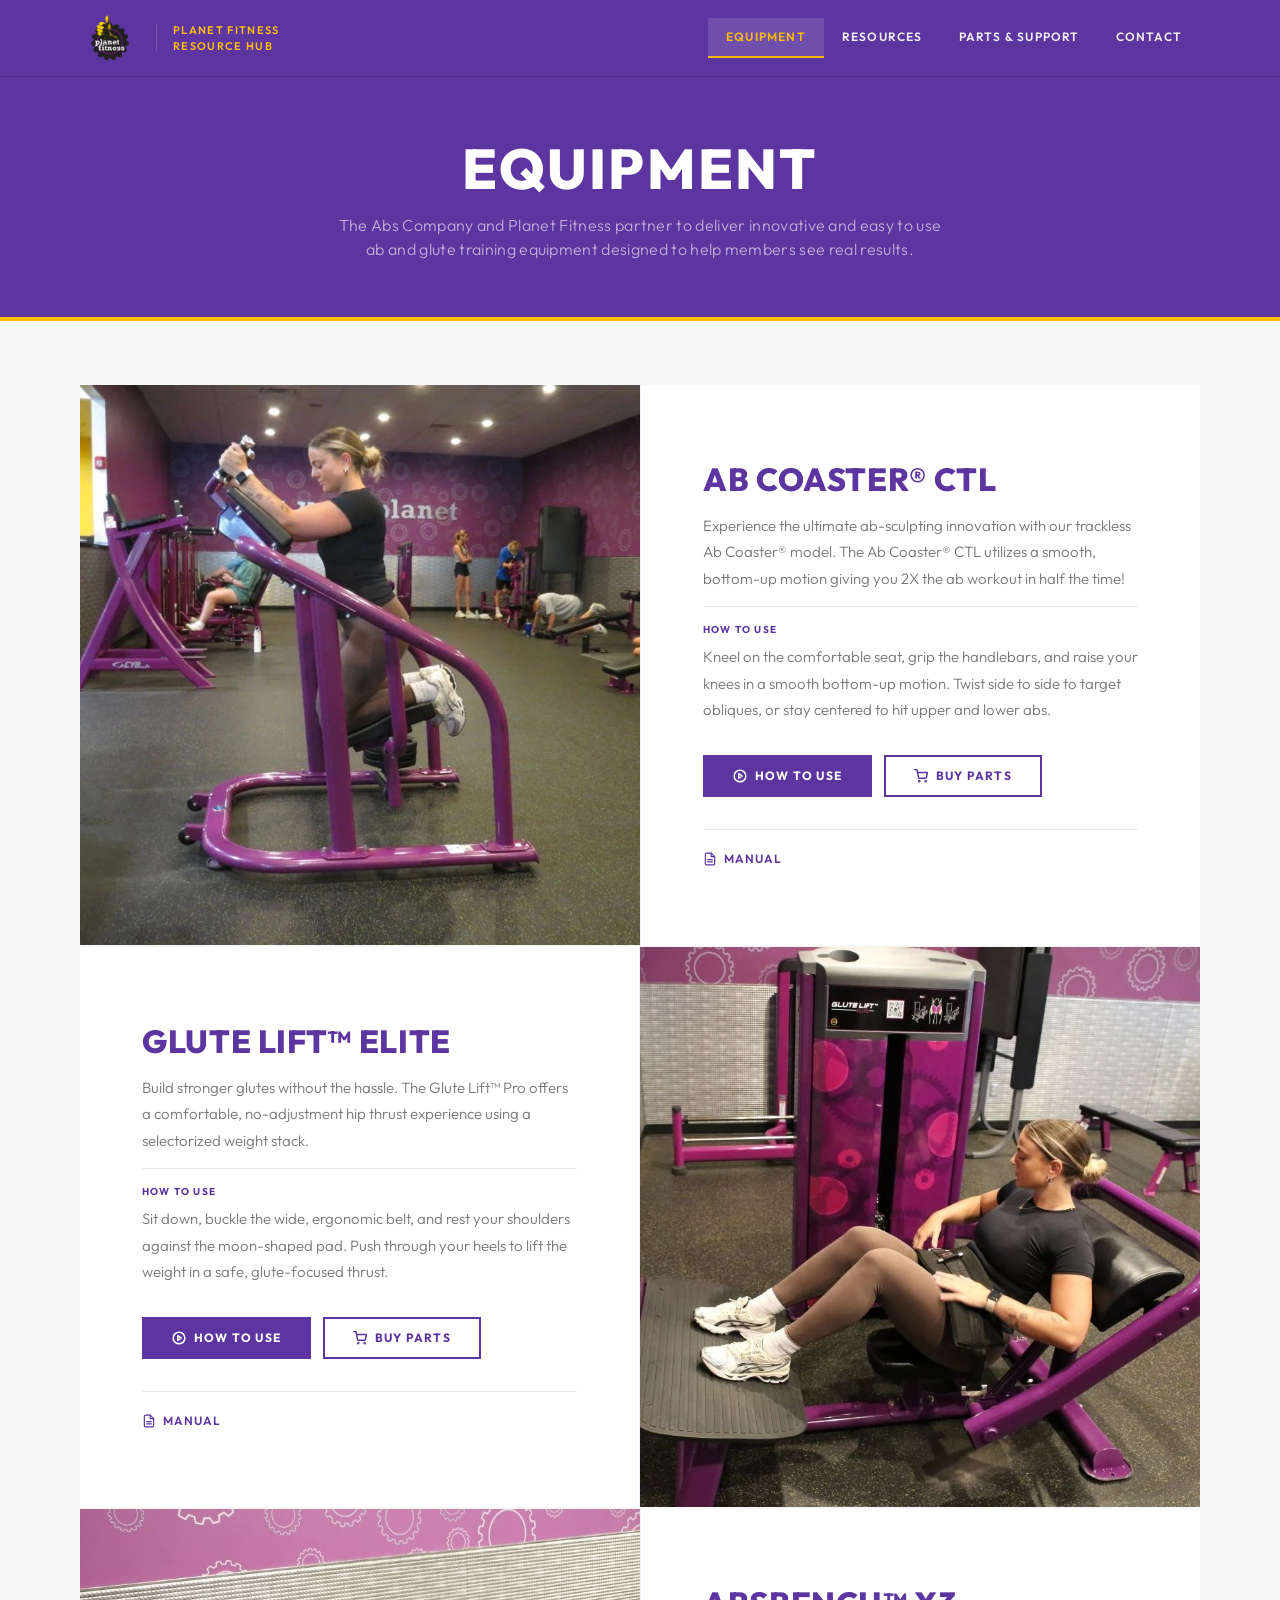
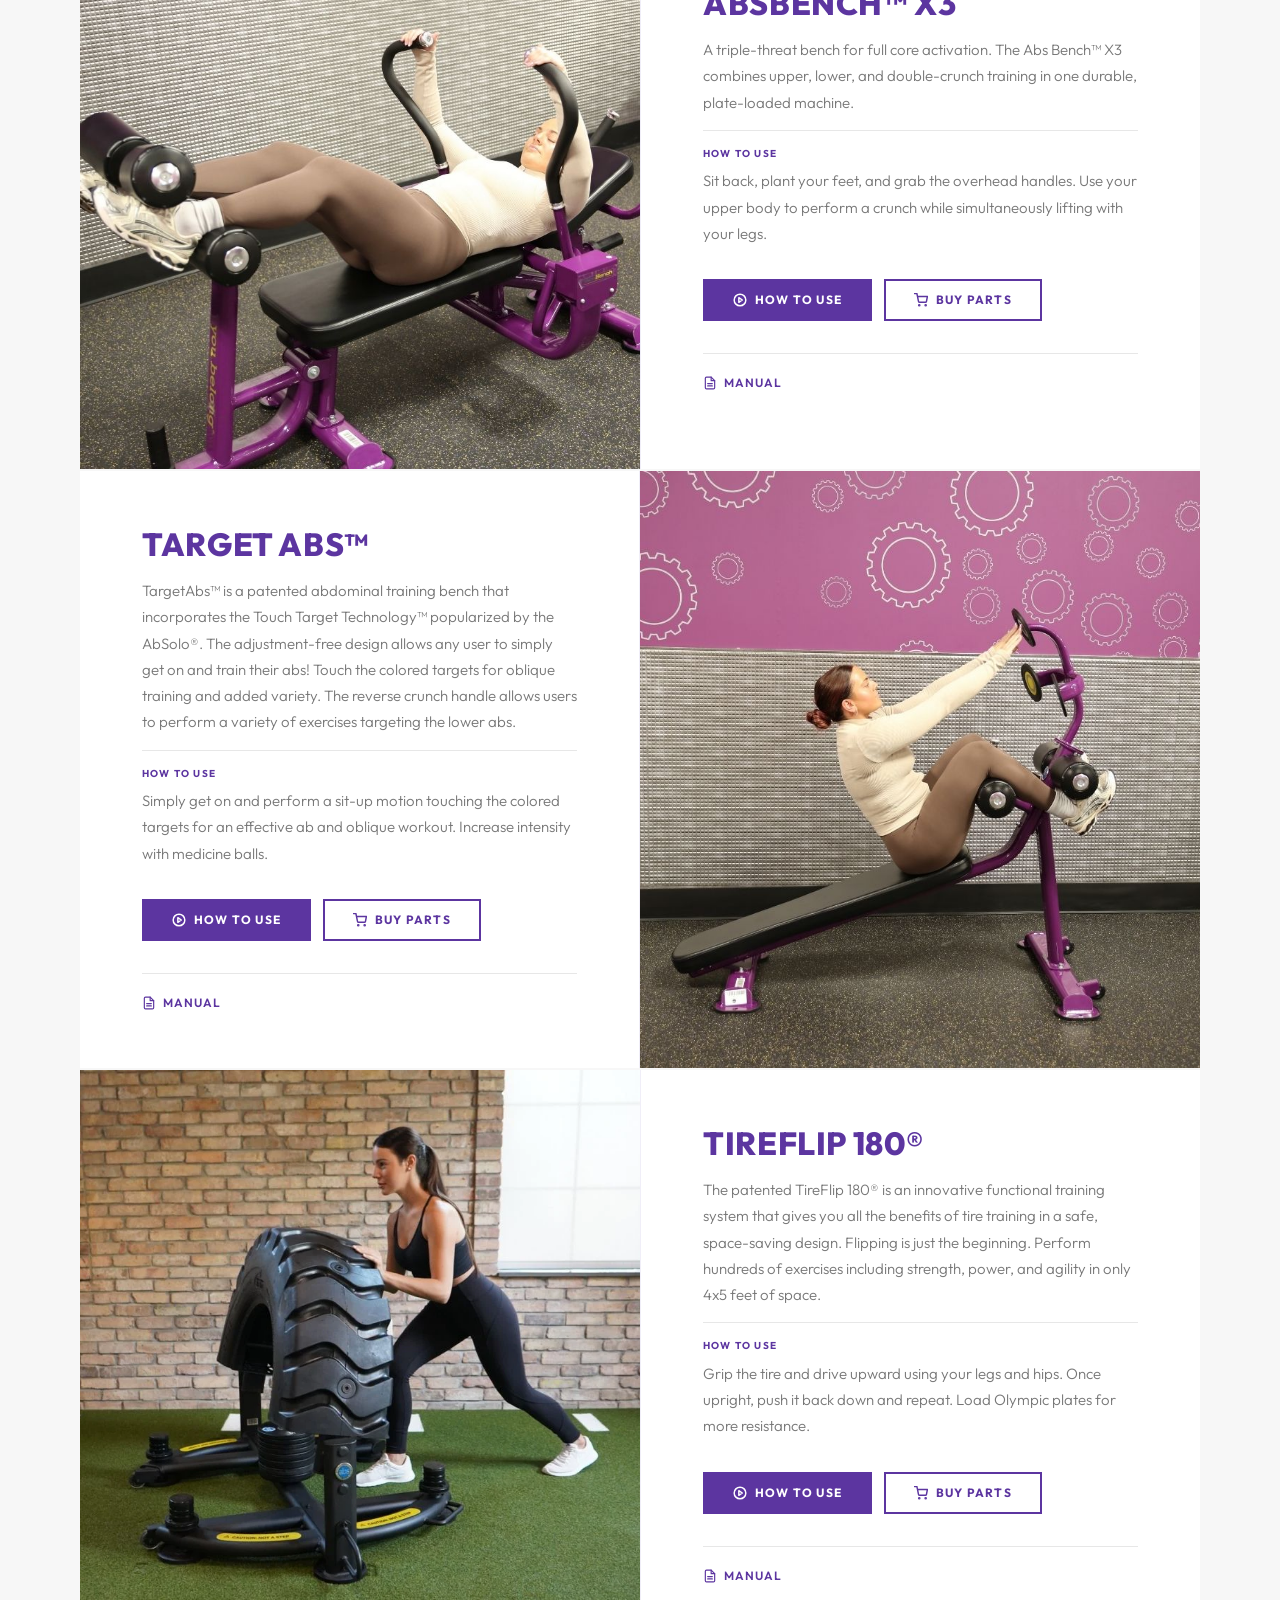
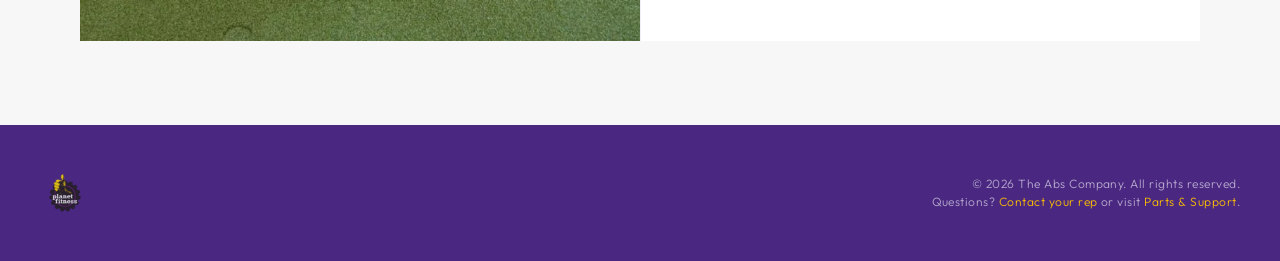
==== index.html @ 26980012 "Update copyright to 2026, add robots.txt, reorder support team" ====
<!DOCTYPE html>
<html lang="en">
<head>
  <meta charset="UTF-8">
  <meta name="viewport" content="width=device-width, initial-scale=1.0">
  <title>Equipment — The Abs Company | Planet Fitness</title>
  <meta name="robots" content="noindex, nofollow">
  <link rel="icon" href="images/small-planet-logo.avif">
  <link rel="stylesheet" href="css/styles.css">
</head>
<body>

  <!-- HEADER -->
  <header class="site-header">
    <div class="header-inner container">
      <a href="index.html" class="logo">
        <img src="images/small-planet-logo.avif" alt="Planet Fitness">
        <span class="logo-divider"></span>
        <span class="logo-text">Planet Fitness<br>Resource Hub</span>
      </a>
      <nav aria-label="Main navigation">
        <ul class="site-nav">
          <li><a href="index.html" class="active">Equipment</a></li>
          <li><a href="resources.html">Resources</a></li>
          <li><a href="parts-support.html">Parts &amp; Support</a></li>
          <li><a href="contact.html">Contact</a></li>
        </ul>
      </nav>
    </div>
  </header>

  <!-- HERO -->
  <section class="page-hero">
    <div class="page-hero-inner">
      <h1>Equipment</h1>
      <p>The Abs Company and Planet Fitness partner to deliver innovative and easy to use ab and glute training equipment designed to help members see real results.</p>
    </div>
  </section>

  <!-- PRODUCTS -->
  <main>
    <div class="container">
      <div class="products-wrapper">

        <!-- AB COASTER CTL -->
        <article id="ab-coaster-ctl" class="product-section">
          <div class="product-image">
            <img
              src="images/Planet_CTL.webp"
              alt="Ab Coaster® CTL"
              loading="lazy"
            >
          </div>
          <div class="product-content">
            <h2 class="product-name">Ab Coaster® CTL</h2>
            <p class="product-description">Experience the ultimate ab-sculpting innovation with our trackless Ab Coaster® model. The Ab Coaster® CTL utilizes a smooth, bottom-up motion giving you 2X the ab workout in half the time!</p>
            <p class="product-how-to"><span class="how-to-label">How to Use</span>Kneel on the comfortable seat, grip the handlebars, and raise your knees in a smooth bottom-up motion. Twist side to side to target obliques, or stay centered to hit upper and lower abs.</p>
            <div class="product-actions">
              <a href="https://sites.google.com/theabscompany.com/ab-coaster-ctl-pf/home" target="_blank" rel="noopener" class="btn btn-primary">
                <svg width="14" height="14" viewBox="0 0 24 24" fill="none" stroke="currentColor" stroke-width="2.5" stroke-linecap="round" stroke-linejoin="round"><circle cx="12" cy="12" r="10"/><polygon points="10 8 16 12 10 16 10 8"/></svg>
                How to Use
              </a>
              <a href="https://theabscompany.com/collections/parts-gym-planet-fitness-planet-ctl-parts" target="_blank" rel="noopener" class="btn btn-outline">
                <svg width="14" height="14" viewBox="0 0 24 24" fill="none" stroke="currentColor" stroke-width="2.5" stroke-linecap="round" stroke-linejoin="round"><circle cx="9" cy="21" r="1"/><circle cx="20" cy="21" r="1"/><path d="M1 1h4l2.68 13.39a2 2 0 0 0 2 1.61h9.72a2 2 0 0 0 2-1.61L23 6H6"/></svg>
                Buy Parts
              </a>
            </div>
            <div class="product-docs">
              <a href="https://cdn.shopify.com/s/files/1/0554/7792/8041/files/CTL-Manual.pdf?v=1655149796" target="_blank" rel="noopener" class="doc-link">
                <svg viewBox="0 0 24 24" fill="none" stroke="currentColor" stroke-width="2" stroke-linecap="round" stroke-linejoin="round"><path d="M14 2H6a2 2 0 0 0-2 2v16a2 2 0 0 0 2 2h12a2 2 0 0 0 2-2V8z"/><polyline points="14 2 14 8 20 8"/><line x1="16" y1="13" x2="8" y2="13"/><line x1="16" y1="17" x2="8" y2="17"/></svg>
                Manual
              </a>


            </div>
          </div>
        </article>

        <!-- GLUTE LIFT ELITE -->
        <article id="glute-lift-elite" class="product-section flip">
          <div class="product-image">
            <img
              src="images/Planet_GLE.webp"
              alt="Glute Lift™ Elite"
              loading="lazy"
            >
          </div>
          <div class="product-content">
            <h2 class="product-name">Glute Lift™ Elite</h2>
            <p class="product-description">Build stronger glutes without the hassle. The Glute Lift™ Pro offers a comfortable, no-adjustment hip thrust experience using a selectorized weight stack.</p>
            <p class="product-how-to"><span class="how-to-label">How to Use</span>Sit down, buckle the wide, ergonomic belt, and rest your shoulders against the moon-shaped pad. Push through your heels to lift the weight in a safe, glute-focused thrust.</p>
            <div class="product-actions">
              <a href="https://sites.google.com/theabscompany.com/gle-planet-fitness/home" target="_blank" rel="noopener" class="btn btn-primary">
                <svg width="14" height="14" viewBox="0 0 24 24" fill="none" stroke="currentColor" stroke-width="2.5" stroke-linecap="round" stroke-linejoin="round"><circle cx="12" cy="12" r="10"/><polygon points="10 8 16 12 10 16 10 8"/></svg>
                How to Use
              </a>
              <a href="https://theabscompany.com/collections/parts-planet-fitness-glute-lift-elite-parts" target="_blank" rel="noopener" class="btn btn-outline">
                <svg width="14" height="14" viewBox="0 0 24 24" fill="none" stroke="currentColor" stroke-width="2.5" stroke-linecap="round" stroke-linejoin="round"><circle cx="9" cy="21" r="1"/><circle cx="20" cy="21" r="1"/><path d="M1 1h4l2.68 13.39a2 2 0 0 0 2 1.61h9.72a2 2 0 0 0 2-1.61L23 6H6"/></svg>
                Buy Parts
              </a>
            </div>
            <div class="product-docs">
              <a href="https://cdn.shopify.com/s/files/1/0554/7792/8041/files/GL_Elite_Manual_V.5.pdf?v=1718130756" target="_blank" rel="noopener" class="doc-link">
                <svg viewBox="0 0 24 24" fill="none" stroke="currentColor" stroke-width="2" stroke-linecap="round" stroke-linejoin="round"><path d="M14 2H6a2 2 0 0 0-2 2v16a2 2 0 0 0 2 2h12a2 2 0 0 0 2-2V8z"/><polyline points="14 2 14 8 20 8"/><line x1="16" y1="13" x2="8" y2="13"/><line x1="16" y1="17" x2="8" y2="17"/></svg>
                Manual
              </a>


            </div>
          </div>
        </article>

        <!-- ABS BENCH X3 -->
        <article id="abs-bench-x3" class="product-section">
          <div class="product-image">
            <img
              src="images/Planet_AbsBenchX3.jpg"
              alt="AbsBench™ X3"
              loading="lazy"
            >
          </div>
          <div class="product-content">
            <h2 class="product-name">AbsBench™ X3</h2>
            <p class="product-description">A triple-threat bench for full core activation. The Abs Bench™ X3 combines upper, lower, and double-crunch training in one durable, plate-loaded machine.</p>
            <p class="product-how-to"><span class="how-to-label">How to Use</span>Sit back, plant your feet, and grab the overhead handles. Use your upper body to perform a crunch while simultaneously lifting with your legs.</p>
            <div class="product-actions">
              <a href="https://sites.google.com/theabscompany.com/absbench3x/home" target="_blank" rel="noopener" class="btn btn-primary">
                <svg width="14" height="14" viewBox="0 0 24 24" fill="none" stroke="currentColor" stroke-width="2.5" stroke-linecap="round" stroke-linejoin="round"><circle cx="12" cy="12" r="10"/><polygon points="10 8 16 12 10 16 10 8"/></svg>
                How to Use
              </a>
              <a href="https://theabscompany.com/collections/parts-gym-planet-fitness-planet-fitness-absbench-x3-parts" target="_blank" rel="noopener" class="btn btn-outline">
                <svg width="14" height="14" viewBox="0 0 24 24" fill="none" stroke="currentColor" stroke-width="2.5" stroke-linecap="round" stroke-linejoin="round"><circle cx="9" cy="21" r="1"/><circle cx="20" cy="21" r="1"/><path d="M1 1h4l2.68 13.39a2 2 0 0 0 2 1.61h9.72a2 2 0 0 0 2-1.61L23 6H6"/></svg>
                Buy Parts
              </a>
            </div>
            <div class="product-docs">
              <a href="https://cdn.shopify.com/s/files/1/0554/7792/8041/files/ABS1014-01P-AbsBench-X3-IMP.pdf?v=1655150593" target="_blank" rel="noopener" class="doc-link">
                <svg viewBox="0 0 24 24" fill="none" stroke="currentColor" stroke-width="2" stroke-linecap="round" stroke-linejoin="round"><path d="M14 2H6a2 2 0 0 0-2 2v16a2 2 0 0 0 2 2h12a2 2 0 0 0 2-2V8z"/><polyline points="14 2 14 8 20 8"/><line x1="16" y1="13" x2="8" y2="13"/><line x1="16" y1="17" x2="8" y2="17"/></svg>
                Manual
              </a>


            </div>
          </div>
        </article>

        <!-- TARGET ABS -->
        <article id="target-abs" class="product-section flip">
          <div class="product-image">
            <img
              src="images/Planet_TargetAbs.jpg"
              alt="Target Abs™"
              loading="lazy"
            >
          </div>
          <div class="product-content">
            <h2 class="product-name">Target Abs™</h2>
            <p class="product-description">TargetAbs™ is a patented abdominal training bench that incorporates the Touch Target Technology™ popularized by the AbSolo®. The adjustment-free design allows any user to simply get on and train their abs! Touch the colored targets for oblique training and added variety. The reverse crunch handle allows users to perform a variety of exercises targeting the lower abs.</p>
            <p class="product-how-to"><span class="how-to-label">How to Use</span>Simply get on and perform a sit-up motion touching the colored targets for an effective ab and oblique workout. Increase intensity with medicine balls.</p>
            <div class="product-actions">
              <a href="https://sites.google.com/theabscompany.com/target-abs/home" target="_blank" rel="noopener" class="btn btn-primary">
                <svg width="14" height="14" viewBox="0 0 24 24" fill="none" stroke="currentColor" stroke-width="2.5" stroke-linecap="round" stroke-linejoin="round"><circle cx="12" cy="12" r="10"/><polygon points="10 8 16 12 10 16 10 8"/></svg>
                How to Use
              </a>
              <a href="https://theabscompany.com/collections/parts-gym-planet-fitness-planet-targetabs-parts" target="_blank" rel="noopener" class="btn btn-outline">
                <svg width="14" height="14" viewBox="0 0 24 24" fill="none" stroke="currentColor" stroke-width="2.5" stroke-linecap="round" stroke-linejoin="round"><circle cx="9" cy="21" r="1"/><circle cx="20" cy="21" r="1"/><path d="M1 1h4l2.68 13.39a2 2 0 0 0 2 1.61h9.72a2 2 0 0 0 2-1.61L23 6H6"/></svg>
                Buy Parts
              </a>
            </div>
            <div class="product-docs">
              <a href="https://cdn.shopify.com/s/files/1/0554/7792/8041/files/ABS7013-01-Target-Abs-IMP.pdf?v=1655150685" target="_blank" rel="noopener" class="doc-link">
                <svg viewBox="0 0 24 24" fill="none" stroke="currentColor" stroke-width="2" stroke-linecap="round" stroke-linejoin="round"><path d="M14 2H6a2 2 0 0 0-2 2v16a2 2 0 0 0 2 2h12a2 2 0 0 0 2-2V8z"/><polyline points="14 2 14 8 20 8"/><line x1="16" y1="13" x2="8" y2="13"/><line x1="16" y1="17" x2="8" y2="17"/></svg>
                Manual
              </a>


            </div>
          </div>
        </article>

        <!-- TIREFLIP 180 -->
        <article id="tireflip-180" class="product-section">
          <div class="product-image">
            <img
              src="images/Planet_TF180.webp"
              alt="TireFlip 180®"
              loading="lazy"
            >
          </div>
          <div class="product-content">
            <h2 class="product-name">TireFlip 180®</h2>
            <p class="product-description">The patented TireFlip 180® is an innovative functional training system that gives you all the benefits of tire training in a safe, space-saving design. Flipping is just the beginning. Perform hundreds of exercises including strength, power, and agility in only 4x5 feet of space.</p>
            <p class="product-how-to"><span class="how-to-label">How to Use</span>Grip the tire and drive upward using your legs and hips. Once upright, push it back down and repeat. Load Olympic plates for more resistance.</p>
            <div class="product-actions">
              <a href="https://sites.google.com/theabscompany.com/tireflip180/home" target="_blank" rel="noopener" class="btn btn-primary">
                <svg width="14" height="14" viewBox="0 0 24 24" fill="none" stroke="currentColor" stroke-width="2.5" stroke-linecap="round" stroke-linejoin="round"><circle cx="12" cy="12" r="10"/><polygon points="10 8 16 12 10 16 10 8"/></svg>
                How to Use
              </a>
              <a href="https://theabscompany.com/collections/parts-tireflip-180-series-tireflip-180" target="_blank" rel="noopener" class="btn btn-outline">
                <svg width="14" height="14" viewBox="0 0 24 24" fill="none" stroke="currentColor" stroke-width="2.5" stroke-linecap="round" stroke-linejoin="round"><circle cx="9" cy="21" r="1"/><circle cx="20" cy="21" r="1"/><path d="M1 1h4l2.68 13.39a2 2 0 0 0 2 1.61h9.72a2 2 0 0 0 2-1.61L23 6H6"/></svg>
                Buy Parts
              </a>
            </div>
            <div class="product-docs">
              <a href="https://cdn.shopify.com/s/files/1/0554/7792/8041/files/ABS4001-TireFlip-180-2021-1.pdf?v=1655149540" target="_blank" rel="noopener" class="doc-link">
                <svg viewBox="0 0 24 24" fill="none" stroke="currentColor" stroke-width="2" stroke-linecap="round" stroke-linejoin="round"><path d="M14 2H6a2 2 0 0 0-2 2v16a2 2 0 0 0 2 2h12a2 2 0 0 0 2-2V8z"/><polyline points="14 2 14 8 20 8"/><line x1="16" y1="13" x2="8" y2="13"/><line x1="16" y1="17" x2="8" y2="17"/></svg>
                Manual
              </a>


            </div>
          </div>
        </article>

      </div><!-- /products-wrapper -->
    </div><!-- /container -->
  </main>

  <!-- FOOTER -->
  <footer class="site-footer">
    <div class="footer-inner">
      <div class="footer-logo">
        <img src="images/small-planet-logo.avif" alt="Planet Fitness">
      </div>
      <p class="footer-copy">
        &copy; 2026 The Abs Company. All rights reserved.<br>
        Questions? <a href="contact.html">Contact your rep</a> or visit <a href="parts-support.html">Parts &amp; Support</a>.
      </p>
    </div>
  </footer>

</body>
</html>
---- css/styles.css ----
@import url('https://fonts.googleapis.com/css2?family=Outfit:wght@300;400;500;600;700;800&display=swap');

/* ==============================
   DESIGN TOKENS — Planet Fitness / TAC lander palette
   ============================== */
:root {
  --purple:       #5C35A0;
  --purple-dark:  #4A2882;
  --purple-light: #EDE8F7;
  --gold:         #FCBD00;
  --gold-dark:    #E0A800;
  --black:        #1A1A1A;
  --white:        #FFFFFF;
  --off-white:    #F7F7F7;
  --light:        #F0EEF8;
  --gray:         #DDDDDD;
  --text:         #1A1A1A;
  --text-mid:     rgba(26, 26, 26, 0.60);
  --text-on-dark: rgba(255, 255, 255, 0.92);
  --text-muted:   rgba(255, 255, 255, 0.60);
  --border-dark:  rgba(255, 255, 255, 0.15);
  --border-light: rgba(26, 26, 26, 0.10);
  --shadow:       0 4px 24px rgba(92, 53, 160, 0.10);
  --shadow-lg:    0 8px 48px rgba(92, 53, 160, 0.16);
  --radius:       0px;
}

/* ==============================
   RESET & BASE
   ============================== */
*, *::before, *::after {
  box-sizing: border-box;
  margin: 0;
  padding: 0;
}

html { scroll-behavior: smooth; }

body {
  font-family: 'Outfit', sans-serif;
  font-weight: 300;
  color: var(--text);
  background: var(--off-white);
  line-height: 1.5;
  -webkit-font-smoothing: antialiased;
}

img { max-width: 100%; height: auto; display: block; }
a { color: inherit; }

/* ==============================
   LAYOUT
   ============================== */
.container {
  max-width: 1200px;
  margin: 0 auto;
  padding: 0 40px;
}

/* ==============================
   HEADER & NAV
   ============================== */
.site-header {
  background: var(--purple);
  position: sticky;
  top: 0;
  z-index: 100;
  border-bottom: 1px solid rgba(0,0,0,0.15);
}

.header-inner {
  display: flex;
  align-items: center;
  justify-content: space-between;
  height: 76px;
}

.logo {
  display: flex;
  align-items: center;
  gap: 16px;
  text-decoration: none;
}

.logo img {
  height: 48px;
  width: auto;
}

.logo-divider {
  width: 1px;
  height: 28px;
  background: var(--border-dark);
  flex-shrink: 0;
}

.logo-text {
  font-family: 'Outfit', sans-serif;
  font-size: 11px;
  font-weight: 600;
  color: var(--gold);
  text-transform: uppercase;
  letter-spacing: 0.12em;
  line-height: 1.5;
}

.site-nav {
  display: flex;
  gap: 0;
  list-style: none;
}

.site-nav a {
  font-family: 'Outfit', sans-serif;
  font-size: 12px;
  font-weight: 600;
  color: var(--text-on-dark);
  text-decoration: none;
  padding: 10px 18px;
  display: block;
  text-transform: uppercase;
  letter-spacing: 0.1em;
  transition: color 0.2s;
  border-bottom: 2px solid transparent;
}

.site-nav a:hover {
  color: var(--gold);
  background: rgba(255,255,255,0.10);
}

.site-nav a.active {
  color: var(--gold);
  background: rgba(255,255,255,0.12);
  border-bottom-color: var(--gold);
}

/* ==============================
   PAGE HERO
   ============================== */
.page-hero {
  background: var(--purple);
  padding: 64px 40px 60px;
  text-align: center;
  position: relative;
  overflow: hidden;
}

.page-hero::after {
  content: '';
  position: absolute;
  bottom: 0;
  left: 0;
  width: 100%;
  height: 4px;
  background: var(--gold);
}

.page-hero h1 {
  font-family: 'Outfit', sans-serif;
  font-size: 56px;
  font-weight: 800;
  color: var(--white);
  text-transform: uppercase;
  letter-spacing: 0.04em;
  line-height: 1;
  margin-bottom: 16px;
}

.page-hero p {
  font-size: 16px;
  font-weight: 300;
  color: var(--text-muted);
  max-width: 620px;
  margin: 0 auto;
  letter-spacing: 0.02em;
}

.page-hero .hero-tagline {
  font-size: 20px;
  font-weight: 600;
  color: var(--gold);
  margin-bottom: 10px;
  letter-spacing: 0.01em;
}

/* ==============================
   BUTTONS — outlined gold style matching TAC
   ============================== */
.btn {
  display: inline-flex;
  align-items: center;
  justify-content: center;
  gap: 8px;
  padding: 12px 28px;
  border-radius: 0;
  font-family: 'Outfit', sans-serif;
  font-size: 12px;
  font-weight: 700;
  text-decoration: none;
  text-transform: uppercase;
  letter-spacing: 0.1em;
  transition: background 0.2s, color 0.2s, border-color 0.2s;
  cursor: pointer;
  border: 2px solid transparent;
  line-height: 1;
  white-space: nowrap;
}

/* Primary: purple fill */
.btn-primary {
  background: var(--purple);
  color: var(--white);
  border-color: var(--purple);
}
.btn-primary:hover {
  background: var(--purple-dark);
  border-color: var(--purple-dark);
}

/* Yellow/gold CTA */
.btn-yellow {
  background: var(--gold);
  color: var(--black);
  border-color: var(--gold);
}
.btn-yellow:hover {
  background: var(--gold-dark);
  border-color: var(--gold-dark);
}

/* Outlined purple */
.btn-outline {
  background: transparent;
  color: var(--purple);
  border-color: var(--purple);
}
.btn-outline:hover {
  background: var(--purple);
  color: var(--white);
}

/* Filled gold (for dark bg sections) */
.btn-filled {
  background: var(--gold);
  color: var(--black);
  border-color: var(--gold);
}
.btn-filled:hover {
  background: var(--gold-dark);
  border-color: var(--gold-dark);
}

.btn-lg {
  padding: 18px 48px;
  font-size: 14px;
}

/* ==============================
   PRODUCT SECTIONS
   ============================== */
.products-wrapper {
  padding: 64px 0 80px;
}

.product-section {
  background: var(--white);
  margin-bottom: 2px;
  display: grid;
  grid-template-columns: 1fr 1fr;
  min-height: 440px;
  transition: box-shadow 0.2s;
}

.product-section:first-child {
  margin-top: 0;
}

.product-section.flip .product-image { order: 2; }
.product-section.flip .product-content { order: 1; }

.product-image {
  background: var(--light);
  overflow: hidden;
  position: relative;
}

.product-image img {
  width: 100%;
  height: 100%;
  object-fit: cover;
  object-position: center;
  display: block;
  transition: transform 0.5s ease;
}

.product-section:hover .product-image img {
  transform: scale(1.04);
}

.product-content {
  padding: 56px 62px;
  display: flex;
  flex-direction: column;
  justify-content: center;
  border-left: 1px solid var(--light);
}

.product-section.flip .product-content {
  border-left: none;
  border-right: 1px solid var(--light);
}

.product-tag {
  font-family: 'Outfit', sans-serif;
  font-size: 11px;
  font-weight: 600;
  color: var(--purple);
  text-transform: uppercase;
  letter-spacing: 0.14em;
  margin-bottom: 10px;
}

.product-name {
  font-family: 'Outfit', sans-serif;
  font-size: 32px;
  font-weight: 800;
  color: var(--purple);
  text-transform: uppercase;
  letter-spacing: 0.02em;
  line-height: 1.1;
  margin-bottom: 16px;
}

.product-description {
  font-size: 15px;
  font-weight: 300;
  color: var(--text-mid);
  line-height: 1.75;
  margin-bottom: 0;
  flex-grow: 0;
  max-width: 440px;
}

.product-how-to {
  font-size: 15px;
  font-weight: 300;
  color: var(--text-mid);
  line-height: 1.75;
  margin-bottom: 32px;
  max-width: 440px;
  padding-top: 14px;
  border-top: 1px solid var(--border-light);
  margin-top: 14px;
}

.how-to-label {
  display: block;
  font-family: 'Outfit', sans-serif;
  font-size: 10px;
  font-weight: 700;
  text-transform: uppercase;
  letter-spacing: 0.12em;
  color: var(--purple);
  margin-bottom: 6px;
}

.product-actions {
  display: flex;
  gap: 12px;
  flex-wrap: wrap;
  margin-bottom: 32px;
}

/* ==============================
   DOCUMENT LINKS
   ============================== */
.product-docs {
  border-top: 1px solid var(--border-light);
  padding-top: 20px;
  display: flex;
  flex-wrap: wrap;
  gap: 20px;
}

.doc-link {
  display: inline-flex;
  align-items: center;
  gap: 7px;
  font-family: 'Outfit', sans-serif;
  font-size: 12px;
  font-weight: 600;
  color: var(--purple);
  text-decoration: none;
  text-transform: uppercase;
  letter-spacing: 0.08em;
  transition: color 0.2s;
}

.doc-link:hover {
  color: var(--gold-dark);
}

.doc-link svg {
  width: 14px;
  height: 14px;
  flex-shrink: 0;
}

.doc-link.pending {
  color: var(--gray);
  cursor: not-allowed;
  pointer-events: none;
  position: relative;
}

.doc-link.pending::after {
  content: ' — Soon';
  font-size: 10px;
  font-weight: 400;
  letter-spacing: 0;
  text-transform: none;
}

/* ==============================
   MARKETING MATERIALS PAGE
   ============================== */
.materials-section {
  padding: 64px 0 80px;
}

.filecamp-embed {
  background: var(--white);
  padding: 4px;
}

.filecamp-embed iframe {
  display: block;
  min-height: 700px;
}

.embed-placeholder {
  background: var(--white);
  padding: 80px 40px;
  text-align: center;
  border: 2px dashed var(--gray);
}

.embed-placeholder .placeholder-icon {
  width: 64px;
  height: 64px;
  background: var(--light);
  display: flex;
  align-items: center;
  justify-content: center;
  margin: 0 auto 20px;
  color: var(--black);
}

.embed-placeholder h2 {
  font-family: 'Outfit', sans-serif;
  font-size: 26px;
  font-weight: 800;
  color: var(--black);
  text-transform: uppercase;
  letter-spacing: 0.04em;
  margin-bottom: 12px;
}

.embed-placeholder p {
  color: var(--text-mid);
  font-size: 15px;
  font-weight: 300;
  max-width: 480px;
  margin: 0 auto;
  line-height: 1.7;
}

/* ==============================
   PARTS & SUPPORT PAGE
   ============================== */
.parts-grid {
  display: grid;
  grid-template-columns: 1fr 1fr;
  gap: 2px;
  padding: 64px 0 80px;
}

.parts-card {
  background: var(--white);
  padding: 56px 48px;
  display: flex;
  flex-direction: column;
  align-items: flex-start;
}

.parts-card .card-icon {
  width: 48px;
  height: 48px;
  display: flex;
  align-items: center;
  justify-content: center;
  margin-bottom: 20px;
  color: var(--gold);
}

.parts-card h2 {
  font-family: 'Outfit', sans-serif;
  font-size: 26px;
  font-weight: 800;
  color: var(--black);
  text-transform: uppercase;
  letter-spacing: 0.04em;
  margin-bottom: 14px;
}

.parts-card p {
  color: var(--text-mid);
  font-size: 15px;
  font-weight: 300;
  line-height: 1.75;
  margin-bottom: 32px;
  flex-grow: 1;
}

.coupon-callout {
  display: flex;
  align-items: center;
  gap: 8px;
  background: var(--light);
  border-left: 3px solid var(--gold);
  padding: 11px 16px;
  margin-bottom: 24px;
  font-size: 14px;
  font-weight: 400;
  color: var(--text);
  width: 100%;
  white-space: nowrap;
}

.coupon-callout svg {
  color: var(--gold);
}

.coupon-callout span {
  white-space: normal;
}

.coupon-callout strong {
  font-weight: 700;
  color: var(--purple);
  background: var(--purple-light);
  padding: 1px 7px;
  letter-spacing: 0.04em;
}

.form-placeholder {
  background: var(--off-white);
  border: 2px dashed var(--gray);
  padding: 40px 32px;
  text-align: center;
  width: 100%;
}

.form-placeholder p {
  color: var(--text-mid);
  font-size: 14px;
  font-weight: 300;
  margin-bottom: 8px;
}

.form-placeholder strong {
  display: block;
  font-size: 15px;
  font-weight: 600;
  color: var(--black);
  margin-bottom: 8px;
}

.form-placeholder code {
  display: block;
  font-size: 12px;
  color: var(--text-mid);
  background: var(--white);
  padding: 10px 14px;
  margin-top: 10px;
  font-family: monospace;
  border-left: 3px solid var(--gold);
}

/* ==============================
   CONTACT PAGE
   ============================== */
.contact-grid {
  display: grid;
  grid-template-columns: 1fr 1fr;
  gap: 2px;
  padding: 64px 0 80px;
}

.contact-card {
  background: var(--white);
  padding: 48px;
}

.card-label {
  font-family: 'Outfit', sans-serif;
  font-size: 11px;
  font-weight: 600;
  color: var(--gold);
  text-transform: uppercase;
  letter-spacing: 0.14em;
  margin-bottom: 8px;
}

.contact-person {
  display: flex;
  align-items: center;
  gap: 16px;
  margin-bottom: 28px;
}

.contact-photo {
  width: 72px;
  height: 72px;
  object-fit: cover;
  object-position: center top;
  border-radius: 50%;
  flex-shrink: 0;
}

.contact-person h2 {
  margin-bottom: 0;
}

.contact-card h2 {
  font-family: 'Outfit', sans-serif;
  font-size: 26px;
  font-weight: 800;
  color: var(--black);
  text-transform: uppercase;
  letter-spacing: 0.04em;
  margin-bottom: 28px;
}

.contact-detail {
  display: flex;
  align-items: flex-start;
  gap: 16px;
  margin-bottom: 20px;
}

.contact-detail .detail-icon {
  width: 36px;
  height: 36px;
  background: var(--light);
  display: flex;
  align-items: center;
  justify-content: center;
  flex-shrink: 0;
  color: var(--black);
}

.contact-detail .detail-icon svg {
  width: 16px;
  height: 16px;
}

.contact-detail-body .label {
  font-size: 10px;
  font-family: 'Outfit', sans-serif;
  font-weight: 600;
  text-transform: uppercase;
  letter-spacing: 0.1em;
  color: var(--text-mid);
  margin-bottom: 3px;
}

.contact-detail-body a,
.contact-detail-body span {
  font-size: 15px;
  font-weight: 500;
  color: var(--black);
  text-decoration: none;
}

.contact-detail-body a:hover {
  color: var(--gold-dark);
}

/* TEAM SECTION */
.team-section {
  background: var(--white);
  padding: 48px;
  margin-top: 2px;
  margin-bottom: 80px;
}

.team-section > h2 {
  font-family: 'Outfit', sans-serif;
  font-size: 20px;
  font-weight: 800;
  color: var(--black);
  text-transform: uppercase;
  letter-spacing: 0.06em;
  margin-bottom: 32px;
}

.team-grid {
  display: grid;
  grid-template-columns: repeat(3, 1fr);
  gap: 24px;
}

.team-card {
  background: var(--off-white);
  padding: 32px 24px;
  text-align: center;
}

.team-photo {
  width: 72px;
  height: 72px;
  object-fit: cover;
  object-position: center top;
  border-radius: 50%;
  margin: 0 auto 16px;
}

.team-avatar {
  width: 72px;
  height: 72px;
  background: var(--light);
  display: flex;
  align-items: center;
  justify-content: center;
  margin: 0 auto 16px;
  font-family: 'Outfit', sans-serif;
  font-size: 26px;
  font-weight: 300;
  color: var(--gray);
  border: 2px dashed var(--gray);
}

.team-card h3 {
  font-family: 'Outfit', sans-serif;
  font-size: 13px;
  font-weight: 600;
  text-transform: uppercase;
  letter-spacing: 0.08em;
  color: var(--black);
  margin-bottom: 4px;
}

.team-card .team-title {
  font-size: 12px;
  color: var(--text-mid);
  font-weight: 300;
}

/* ==============================
   SECTION DIVIDER
   ============================== */
.section-rule {
  height: 3px;
  background: var(--gold);
  width: 80px;
  margin: 0 auto 0;
}

/* ==============================
   MODAL
   ============================== */
.modal-overlay {
  position: fixed;
  inset: 0;
  background: rgba(0, 0, 0, 0.55);
  z-index: 200;
  display: flex;
  align-items: center;
  justify-content: center;
  padding: 24px;
  opacity: 0;
  visibility: hidden;
  pointer-events: none;
  transition: opacity 0.25s ease, visibility 0.25s ease;
}

.modal-overlay.is-open {
  opacity: 1;
  visibility: visible;
  pointer-events: auto;
}

.modal-box {
  background: var(--white);
  width: 100%;
  max-width: 540px;
  max-height: 90vh;
  overflow-y: auto;
  padding: 48px;
  position: relative;
  transform: translateY(12px);
  transition: transform 0.25s ease;
}

.modal-overlay.is-open .modal-box {
  transform: translateY(0);
}

.modal-close {
  position: absolute;
  top: 16px;
  right: 16px;
  background: none;
  border: none;
  cursor: pointer;
  color: var(--text-mid);
  padding: 6px;
  display: flex;
  align-items: center;
  justify-content: center;
  transition: color 0.2s;
}

.modal-close:hover {
  color: var(--black);
}

.modal-header {
  margin-bottom: 28px;
  padding-bottom: 24px;
  border-bottom: 1px solid var(--border-light);
}

.modal-header h2 {
  font-family: 'Outfit', sans-serif;
  font-size: 24px;
  font-weight: 800;
  color: var(--purple);
  text-transform: uppercase;
  letter-spacing: 0.03em;
  margin-bottom: 8px;
}

.modal-subtext {
  font-size: 14px;
  font-weight: 300;
  color: var(--text-mid);
  line-height: 1.6;
}

/* ==============================
   HUBSPOT FORM OVERRIDES
   ============================== */
.hs-form-html form,
.hbspt-form form {
  font-family: 'Outfit', sans-serif !important;
}

/* Hide HubSpot's injected heading */
.hs-form-html h3,
.hbspt-form h3 {
  display: none !important;
}

/* Field wrapper */
.hs-form-html .hs-form-field,
.hbspt-form .hs-form-field {
  margin-bottom: 16px !important;
}

/* Labels */
.hs-form-html .hs-form-field > label,
.hbspt-form .hs-form-field > label {
  font-family: 'Outfit', sans-serif !important;
  font-size: 11px !important;
  font-weight: 600 !important;
  text-transform: uppercase !important;
  letter-spacing: 0.08em !important;
  color: var(--text-mid) !important;
  margin-bottom: 6px !important;
  display: block !important;
}

/* Inputs & textareas */
.hs-form-html .hs-input,
.hbspt-form .hs-input {
  width: 100% !important;
  border: 2px solid var(--gray) !important;
  border-radius: 0 !important;
  padding: 10px 14px !important;
  font-family: 'Outfit', sans-serif !important;
  font-size: 14px !important;
  font-weight: 400 !important;
  color: var(--black) !important;
  background: var(--white) !important;
  transition: border-color 0.2s !important;
  box-shadow: none !important;
  outline: none !important;
}

.hs-form-html .hs-input:focus,
.hbspt-form .hs-input:focus {
  border-color: var(--purple) !important;
}

/* Checkboxes — let them stay native, just tighten spacing */
.hs-form-html .inputs-list,
.hbspt-form .inputs-list {
  list-style: none !important;
  padding: 0 !important;
  margin: 0 !important;
}

.hs-form-html .inputs-list li,
.hbspt-form .inputs-list li {
  margin-bottom: 6px !important;
}

.hs-form-html .inputs-list label,
.hbspt-form .inputs-list label {
  font-size: 13px !important;
  text-transform: none !important;
  letter-spacing: 0 !important;
  font-weight: 400 !important;
  color: var(--text) !important;
  display: flex !important;
  align-items: center !important;
  gap: 8px !important;
  cursor: pointer !important;
}

/* Submit button */
.hs-form-html .hs-button,
.hbspt-form .hs-button {
  background: var(--gold) !important;
  color: var(--black) !important;
  border: 2px solid var(--gold) !important;
  border-radius: 0 !important;
  font-family: 'Outfit', sans-serif !important;
  font-size: 13px !important;
  font-weight: 700 !important;
  text-transform: uppercase !important;
  letter-spacing: 0.1em !important;
  padding: 14px 32px !important;
  cursor: pointer !important;
  width: 100% !important;
  margin-top: 8px !important;
  transition: background 0.2s, border-color 0.2s !important;
}

.hs-form-html .hs-button:hover,
.hbspt-form .hs-button:hover {
  background: var(--gold-dark) !important;
  border-color: var(--gold-dark) !important;
}

/* Error messages */
.hs-form-html .hs-error-msgs,
.hbspt-form .hs-error-msgs {
  list-style: none !important;
  padding: 0 !important;
  margin: 4px 0 0 !important;
}

.hs-form-html .hs-error-msgs label,
.hbspt-form .hs-error-msgs label {
  font-size: 11px !important;
  color: #c0392b !important;
  text-transform: none !important;
  letter-spacing: 0 !important;
  font-weight: 500 !important;
}

/* Success message */
.hs-form-html .submitted-message,
.hbspt-form .submitted-message {
  font-family: 'Outfit', sans-serif !important;
  font-size: 15px !important;
  font-weight: 500 !important;
  color: var(--purple) !important;
  text-align: center !important;
  padding: 24px 0 !important;
}

/* ==============================
   FOOTER
   ============================== */
.site-footer {
  background: var(--purple-dark);
  padding: 48px 40px;
  margin-top: 2px;
}

.footer-inner {
  max-width: 1200px;
  margin: 0 auto;
  display: flex;
  align-items: center;
  justify-content: space-between;
  gap: 24px;
}

.footer-logo img {
  height: 40px;
  opacity: 0.85;
}

.footer-copy {
  font-size: 12px;
  font-weight: 300;
  color: var(--text-muted);
  text-align: right;
  letter-spacing: 0.04em;
}

.footer-copy a {
  color: var(--gold);
  text-decoration: none;
}

.footer-copy a:hover {
  color: var(--gold-dark);
}

/* ==============================
   RESPONSIVE
   ============================== */
@media (max-width: 960px) {
  .container { padding: 0 24px; }

  .product-section,
  .product-section.flip {
    grid-template-columns: 1fr;
  }

  .product-section.flip .product-image,
  .product-section.flip .product-content {
    order: unset;
  }

  .product-image { height: 280px; }

  .product-content { padding: 40px 32px; }

  .product-name { font-size: 26px; }

  .product-section .product-content,
  .product-section.flip .product-content {
    border: none;
    border-top: 1px solid var(--light);
  }

  .parts-grid,
  .contact-grid {
    grid-template-columns: 1fr;
  }

  .team-grid { grid-template-columns: 1fr 1fr; }

  .page-hero h1 { font-size: 40px; }

  .team-section { padding: 40px 24px; }
  .parts-card { padding: 40px 32px; }
  .contact-card { padding: 40px 32px; }
}

@media (max-width: 640px) {
  .header-inner {
    flex-direction: column;
    height: auto;
    padding: 16px 24px;
    gap: 12px;
  }

  .site-nav { flex-wrap: wrap; justify-content: center; }
  .site-nav a { font-size: 11px; padding: 8px 10px; }

  .page-hero { padding: 48px 24px 44px; }
  .page-hero h1 { font-size: 32px; }

  .product-name { font-size: 22px; }

  .product-actions { flex-direction: column; }
  .product-actions .btn { text-align: center; }

  .team-grid { grid-template-columns: 1fr; }

  .footer-inner { flex-direction: column; text-align: center; }
  .footer-copy { text-align: center; }
}
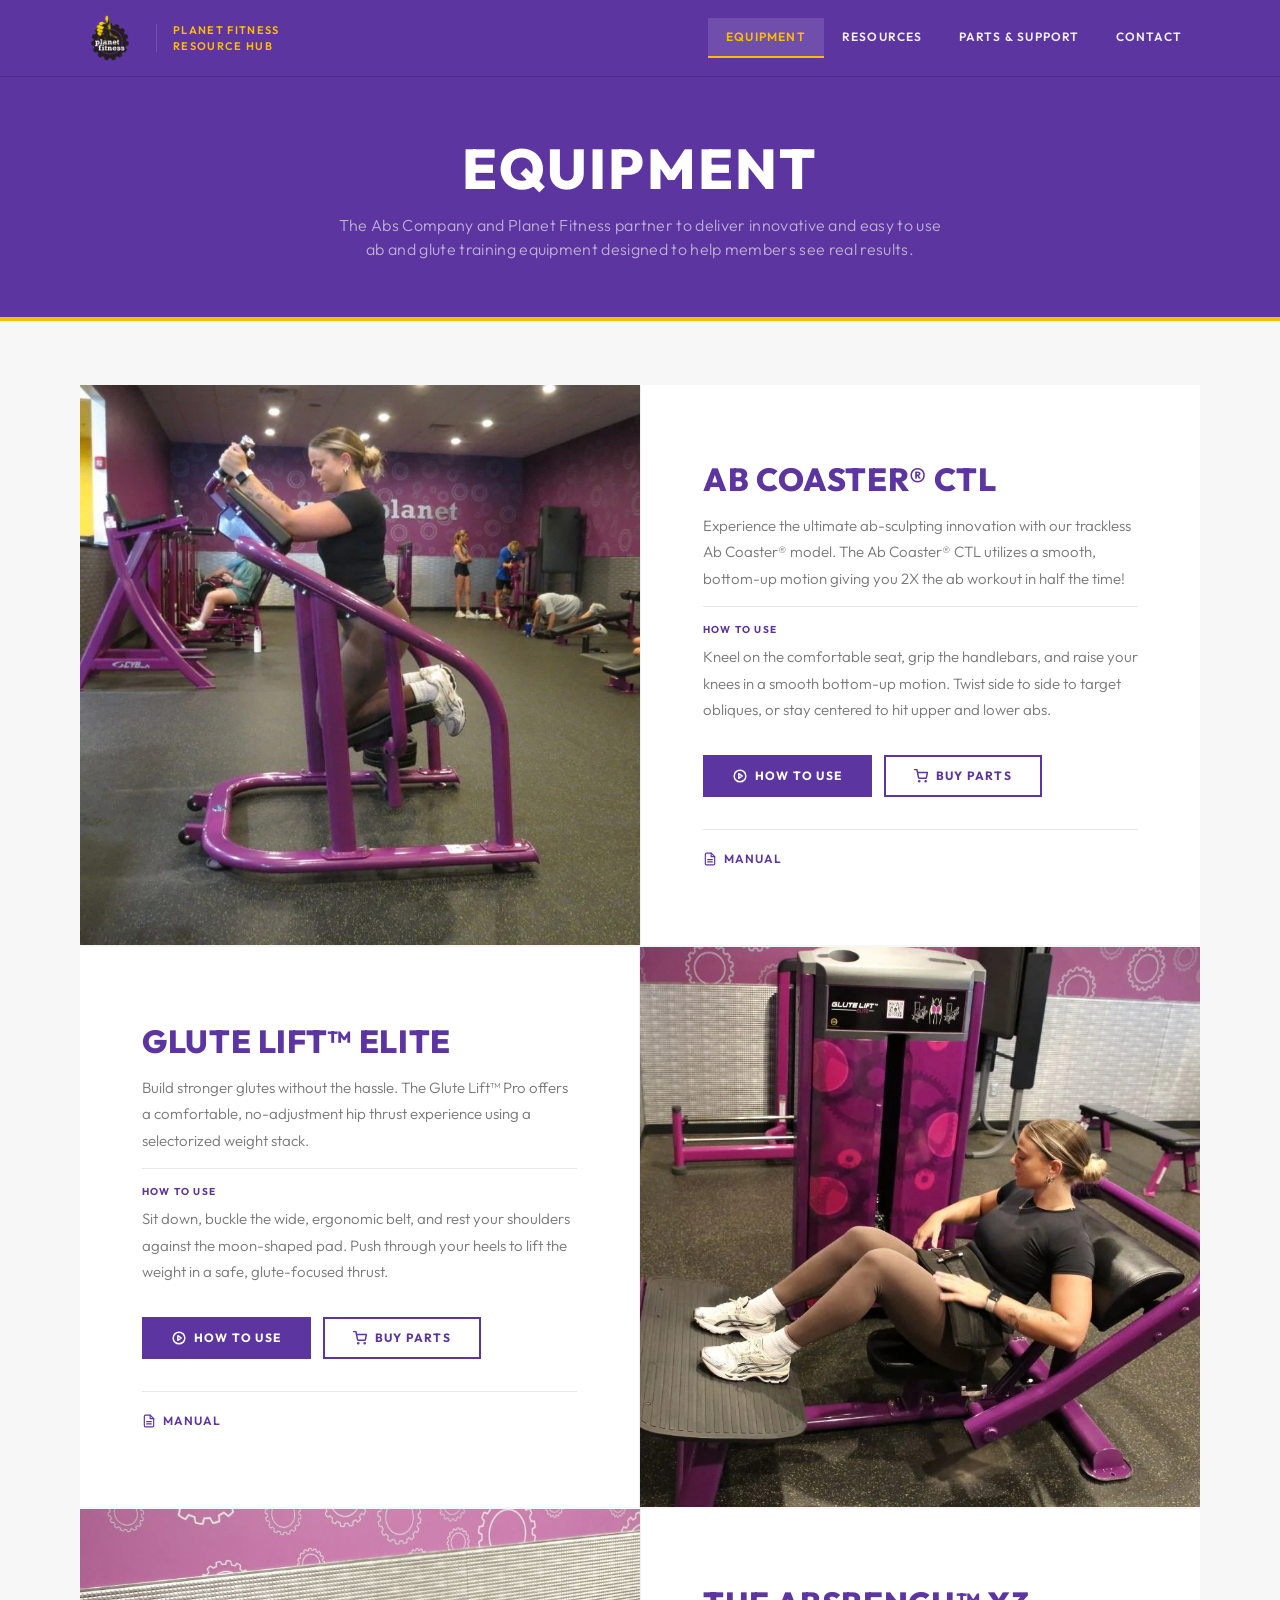
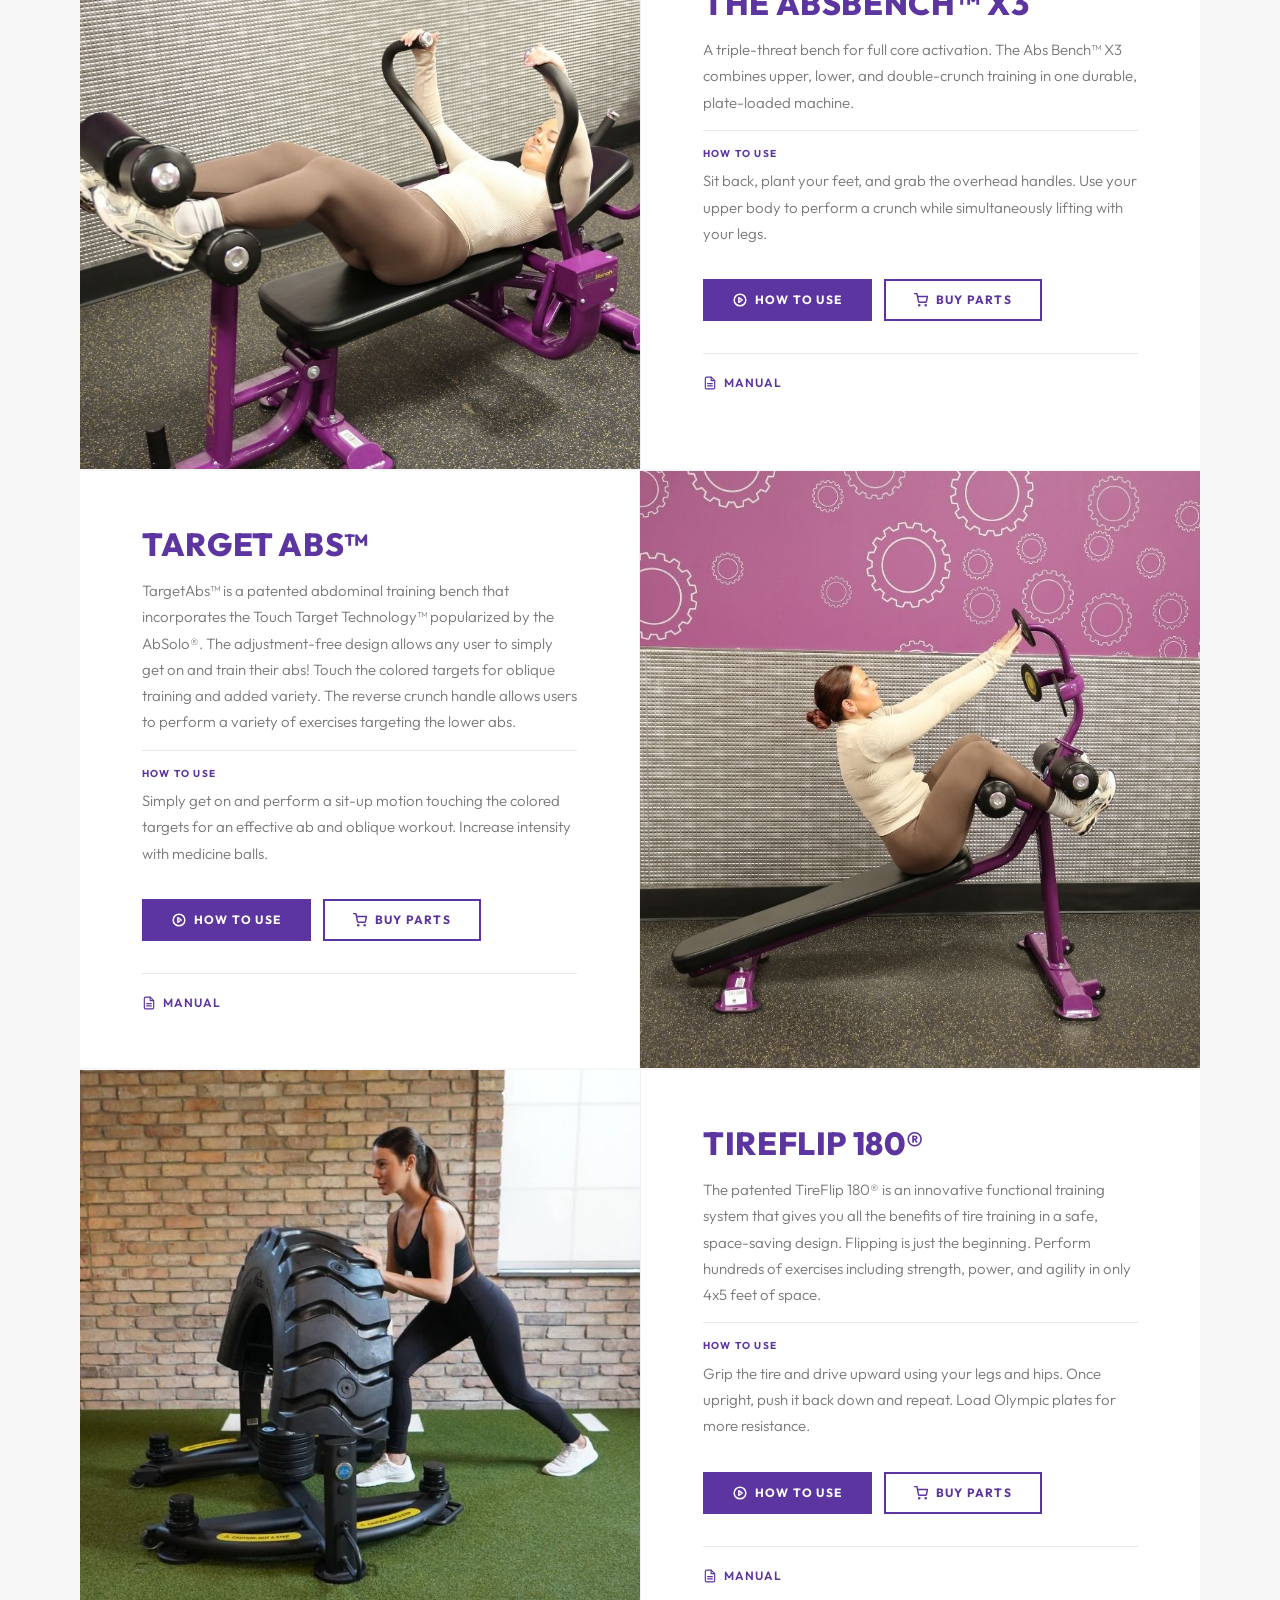
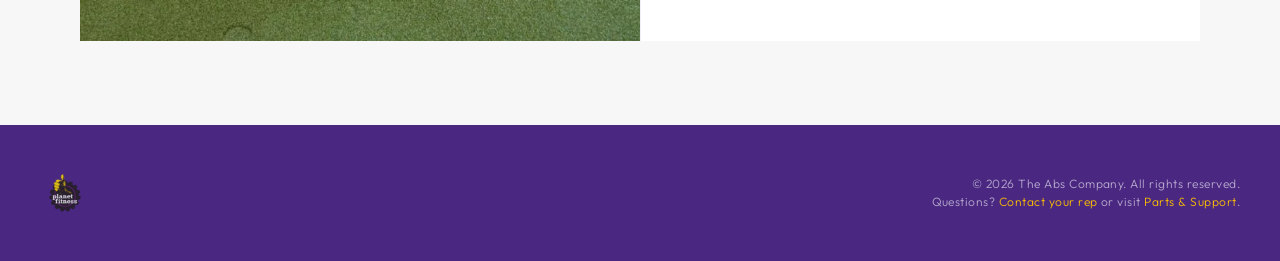
==== commit 8bd038c7: "Rename AbsBench X3 to The AbsBench X3 for consistency" ====
--- a/index.html
+++ b/index.html
@@ -115,12 +115,12 @@
           <div class="product-image">
             <img
               src="images/Planet_AbsBenchX3.jpg"
-              alt="AbsBench™ X3"
-              loading="lazy"
-            >
-          </div>
-          <div class="product-content">
-            <h2 class="product-name">AbsBench™ X3</h2>
+              alt="The AbsBench™ X3"
+              loading="lazy"
+            >
+          </div>
+          <div class="product-content">
+            <h2 class="product-name">The AbsBench™ X3</h2>
             <p class="product-description">A triple-threat bench for full core activation. The Abs Bench™ X3 combines upper, lower, and double-crunch training in one durable, plate-loaded machine.</p>
             <p class="product-how-to"><span class="how-to-label">How to Use</span>Sit back, plant your feet, and grab the overhead handles. Use your upper body to perform a crunch while simultaneously lifting with your legs.</p>
             <div class="product-actions">
--- a/css/styles.css
+++ b/css/styles.css
@@ -1089,4 +1089,16 @@
 
   .footer-inner { flex-direction: column; text-align: center; }
   .footer-copy { text-align: center; }
-}
+
+  .modal-overlay {
+    padding: 0;
+    align-items: flex-end;
+  }
+
+  .modal-box {
+    max-width: 100%;
+    max-height: 92vh;
+    padding: 32px 24px;
+    border-radius: 0;
+  }
+}
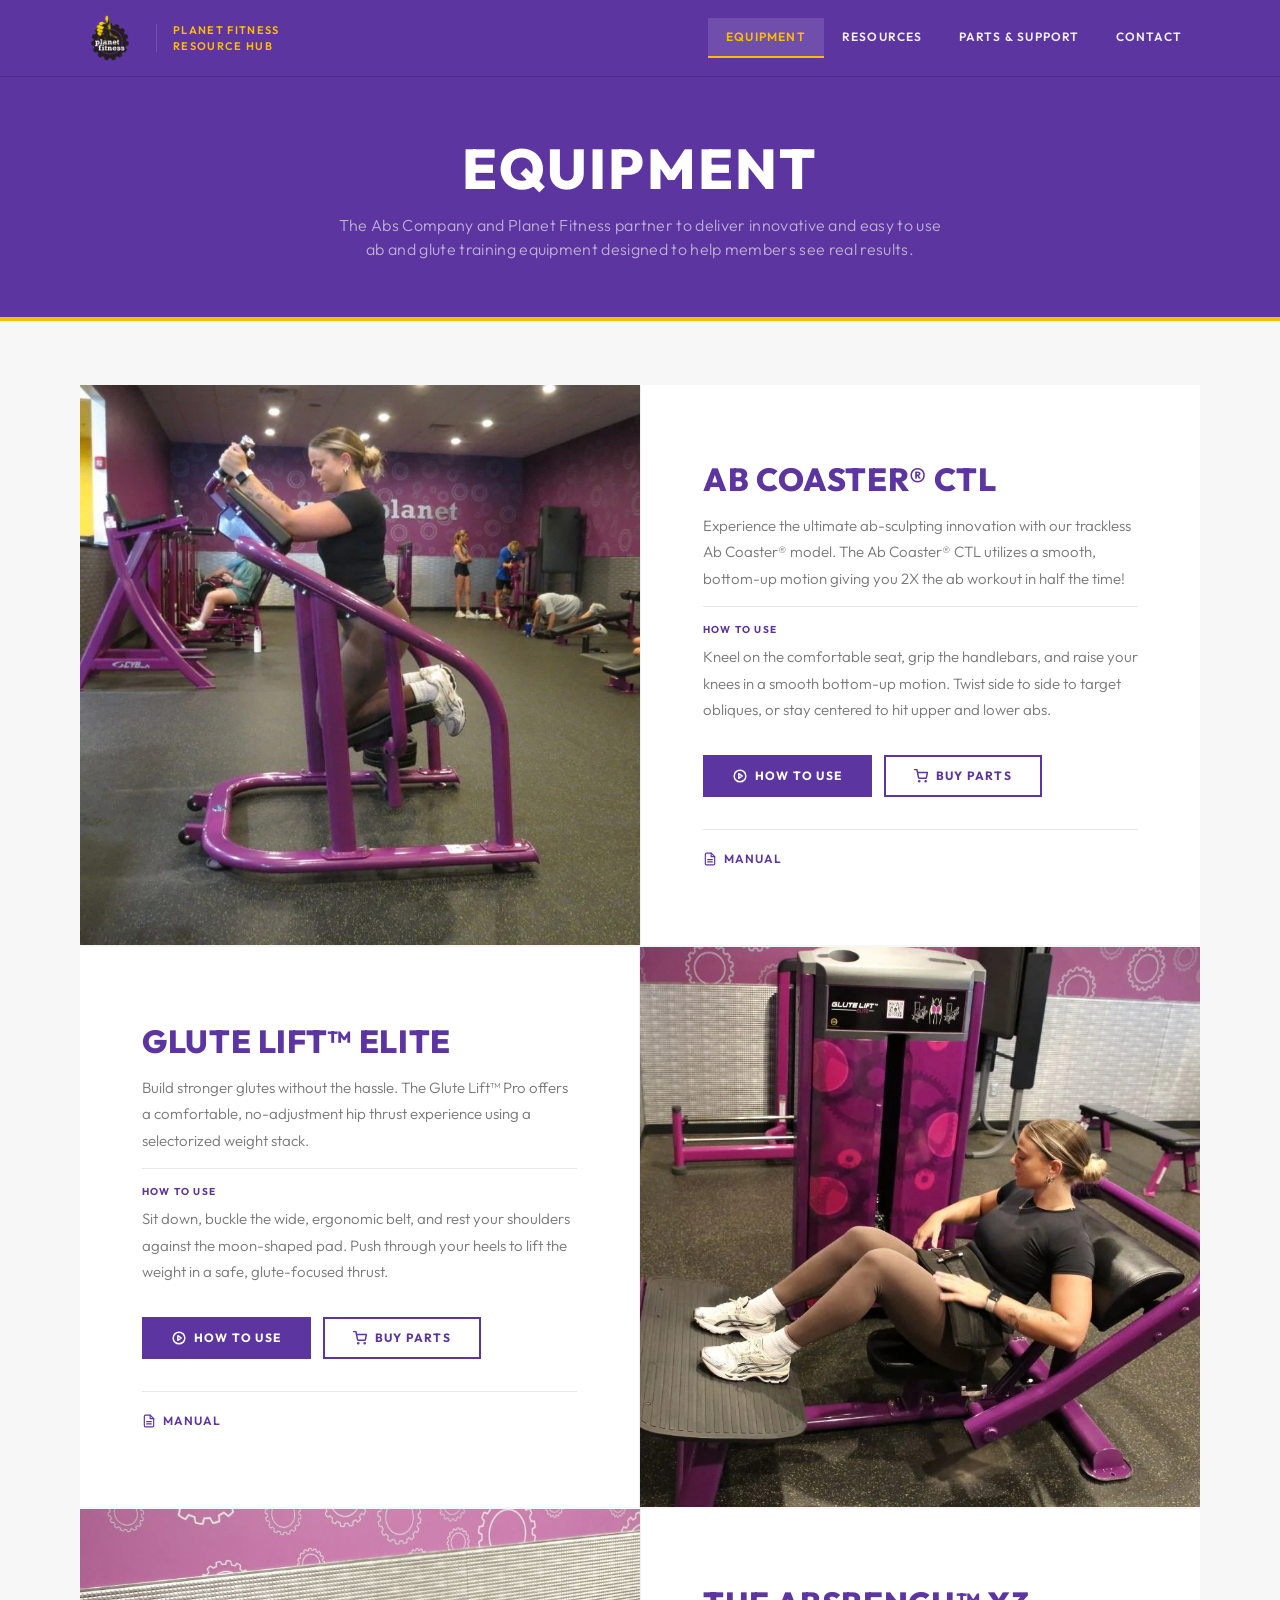
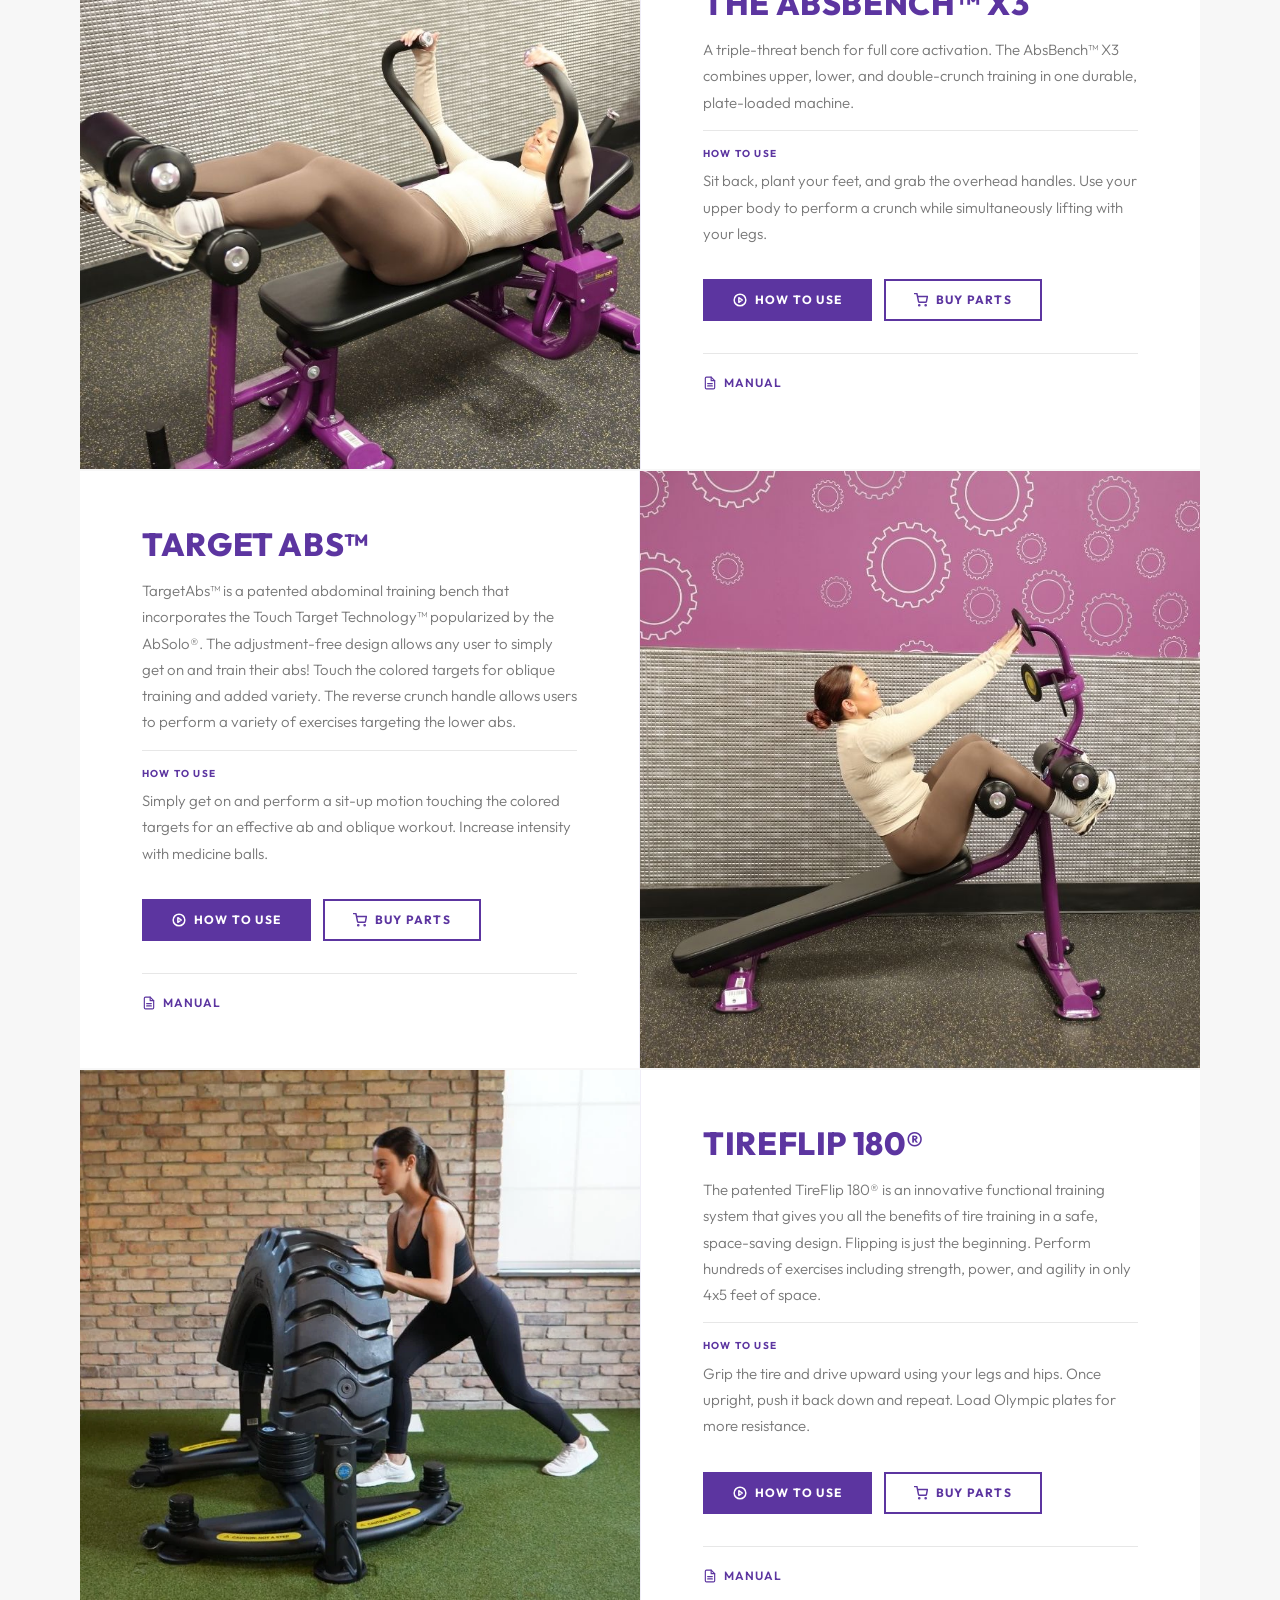
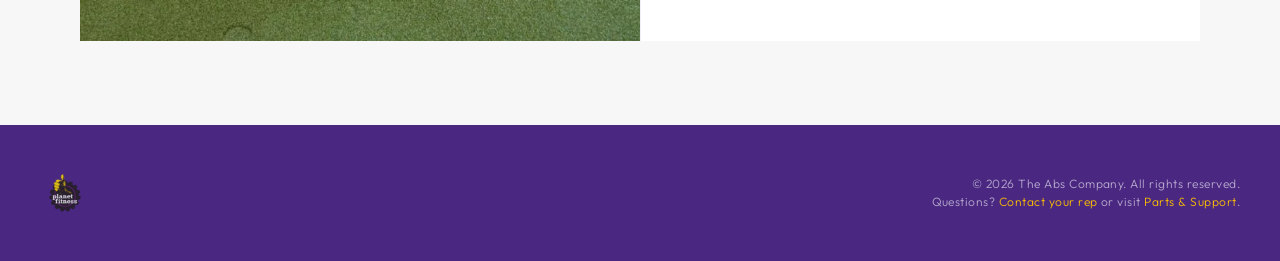
==== commit 2c6d1266: "Fix AbsBench spelling in product description" ====
--- a/index.html
+++ b/index.html
@@ -121,7 +121,7 @@
           </div>
           <div class="product-content">
             <h2 class="product-name">The AbsBench™ X3</h2>
-            <p class="product-description">A triple-threat bench for full core activation. The Abs Bench™ X3 combines upper, lower, and double-crunch training in one durable, plate-loaded machine.</p>
+            <p class="product-description">A triple-threat bench for full core activation. The AbsBench™ X3 combines upper, lower, and double-crunch training in one durable, plate-loaded machine.</p>
             <p class="product-how-to"><span class="how-to-label">How to Use</span>Sit back, plant your feet, and grab the overhead handles. Use your upper body to perform a crunch while simultaneously lifting with your legs.</p>
             <div class="product-actions">
               <a href="https://sites.google.com/theabscompany.com/absbench3x/home" target="_blank" rel="noopener" class="btn btn-primary">
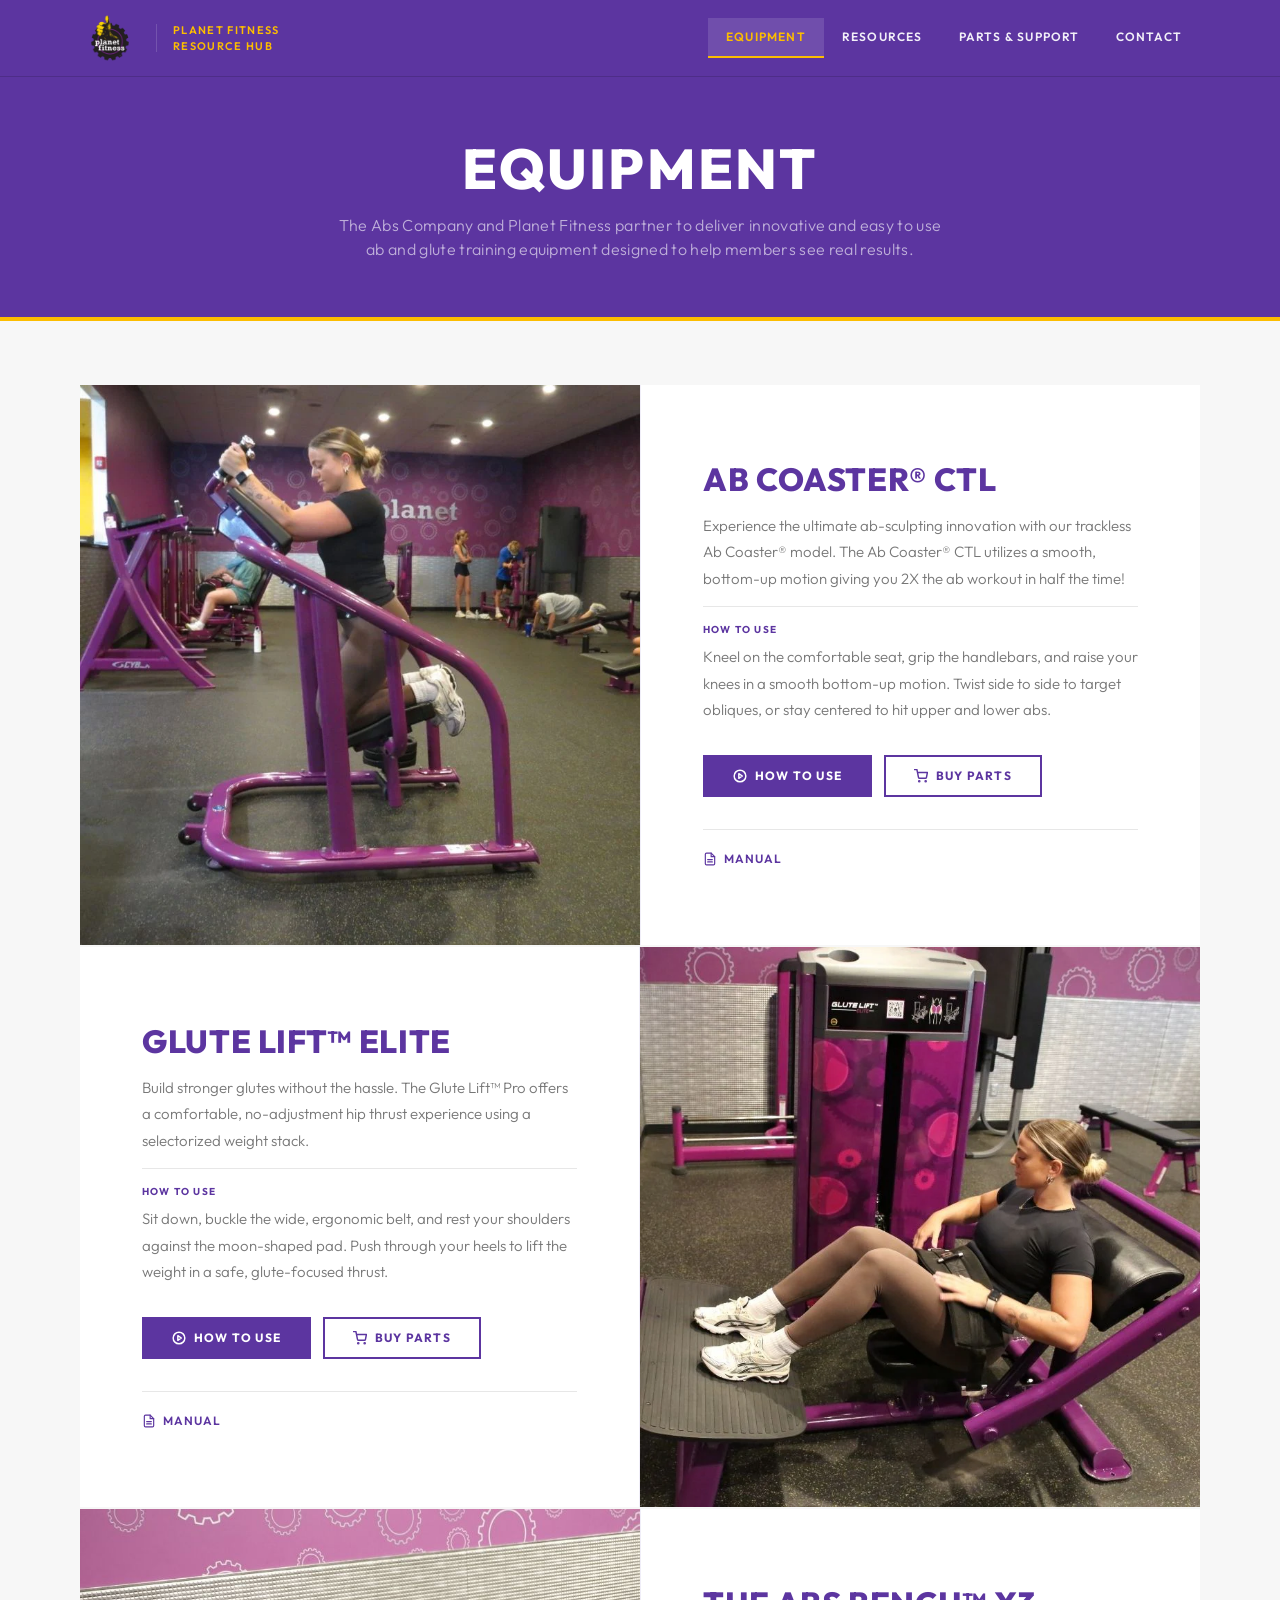
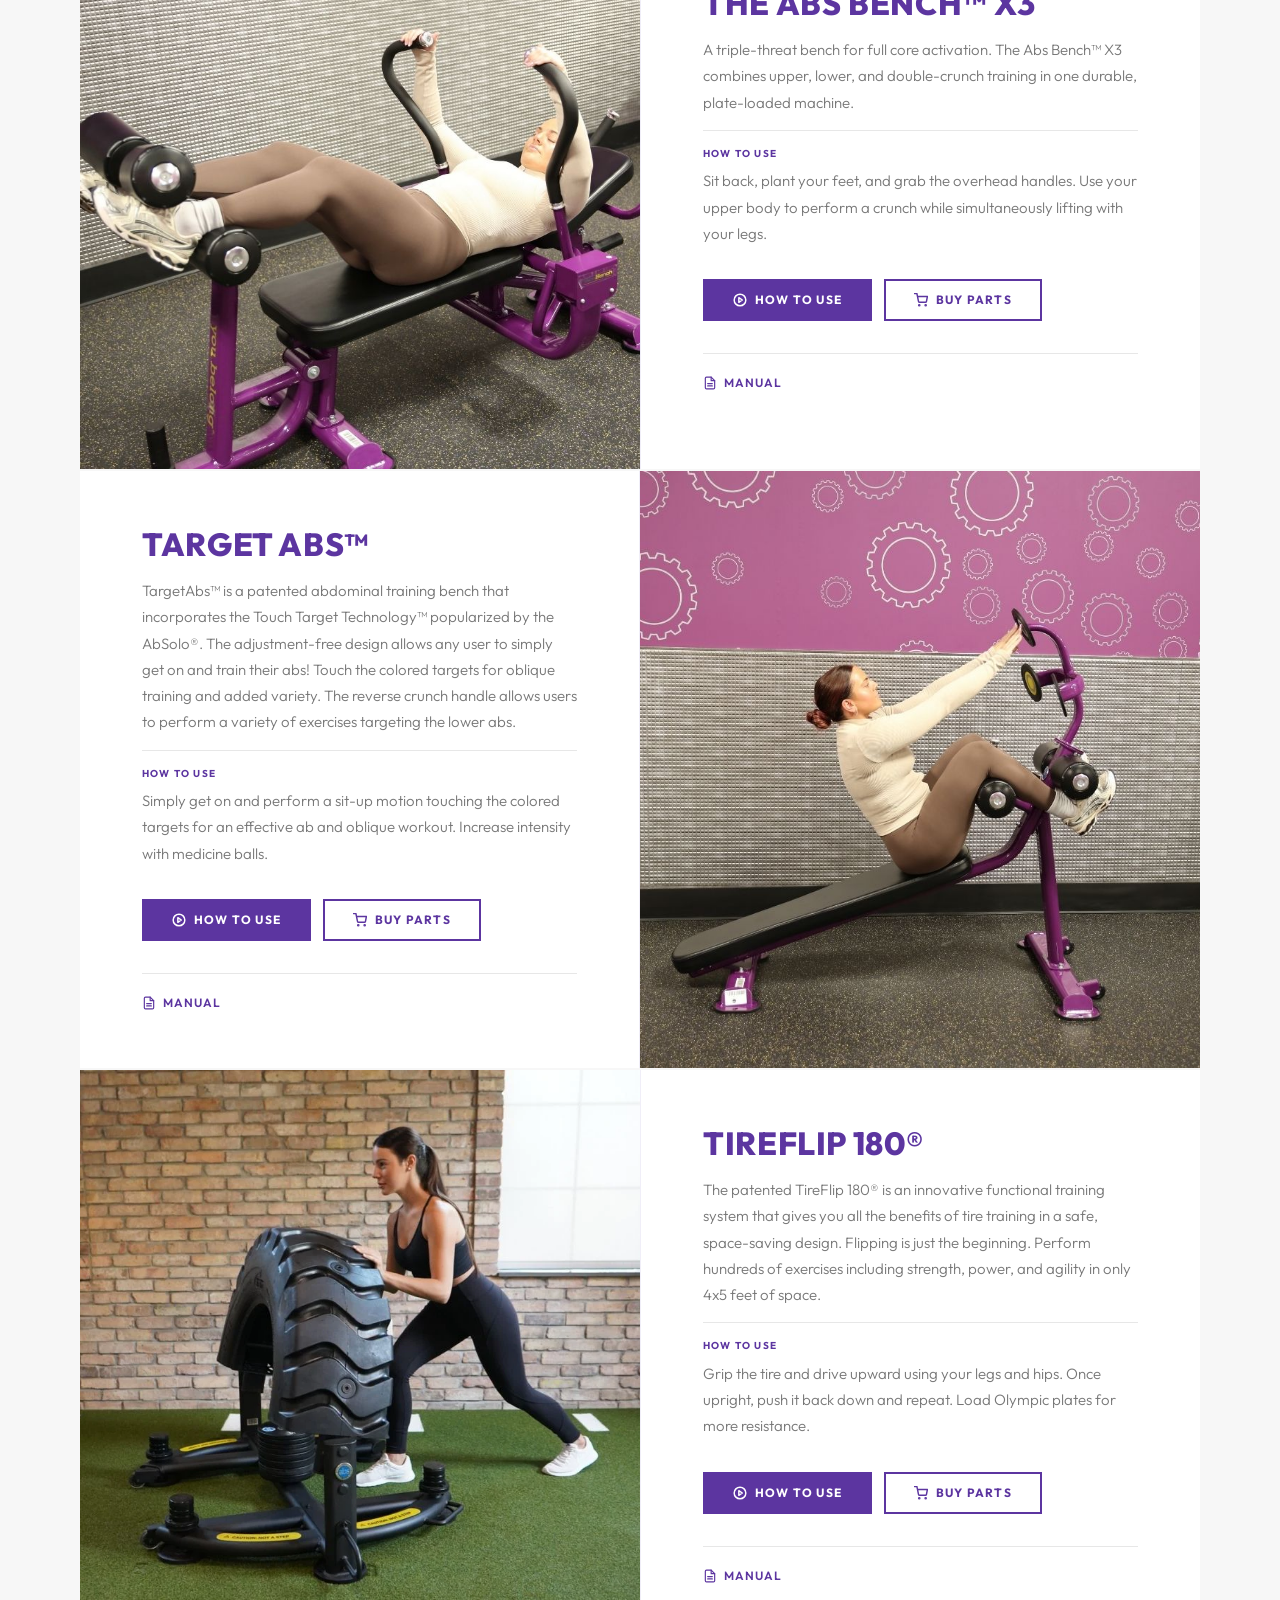
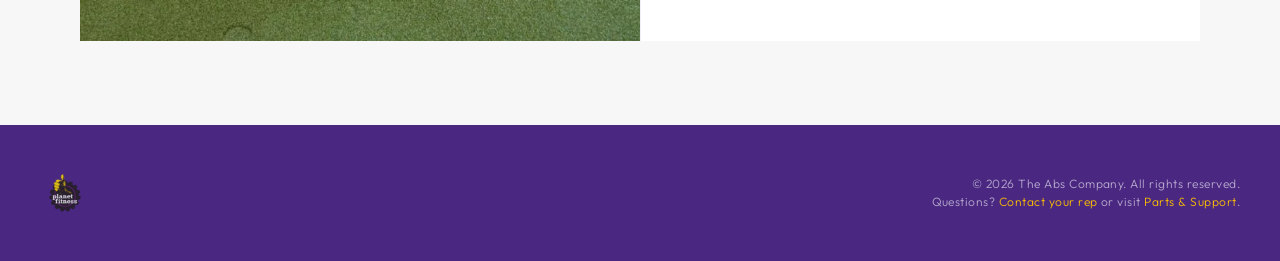
==== commit aff7bd88: "Fix product name to Abs Bench with space" ====
--- a/index.html
+++ b/index.html
@@ -115,13 +115,13 @@
           <div class="product-image">
             <img
               src="images/Planet_AbsBenchX3.jpg"
-              alt="The AbsBench™ X3"
-              loading="lazy"
-            >
-          </div>
-          <div class="product-content">
-            <h2 class="product-name">The AbsBench™ X3</h2>
-            <p class="product-description">A triple-threat bench for full core activation. The AbsBench™ X3 combines upper, lower, and double-crunch training in one durable, plate-loaded machine.</p>
+              alt="The Abs Bench™ X3"
+              loading="lazy"
+            >
+          </div>
+          <div class="product-content">
+            <h2 class="product-name">The Abs Bench™ X3</h2>
+            <p class="product-description">A triple-threat bench for full core activation. The Abs Bench™ X3 combines upper, lower, and double-crunch training in one durable, plate-loaded machine.</p>
             <p class="product-how-to"><span class="how-to-label">How to Use</span>Sit back, plant your feet, and grab the overhead handles. Use your upper body to perform a crunch while simultaneously lifting with your legs.</p>
             <div class="product-actions">
               <a href="https://sites.google.com/theabscompany.com/absbench3x/home" target="_blank" rel="noopener" class="btn btn-primary">
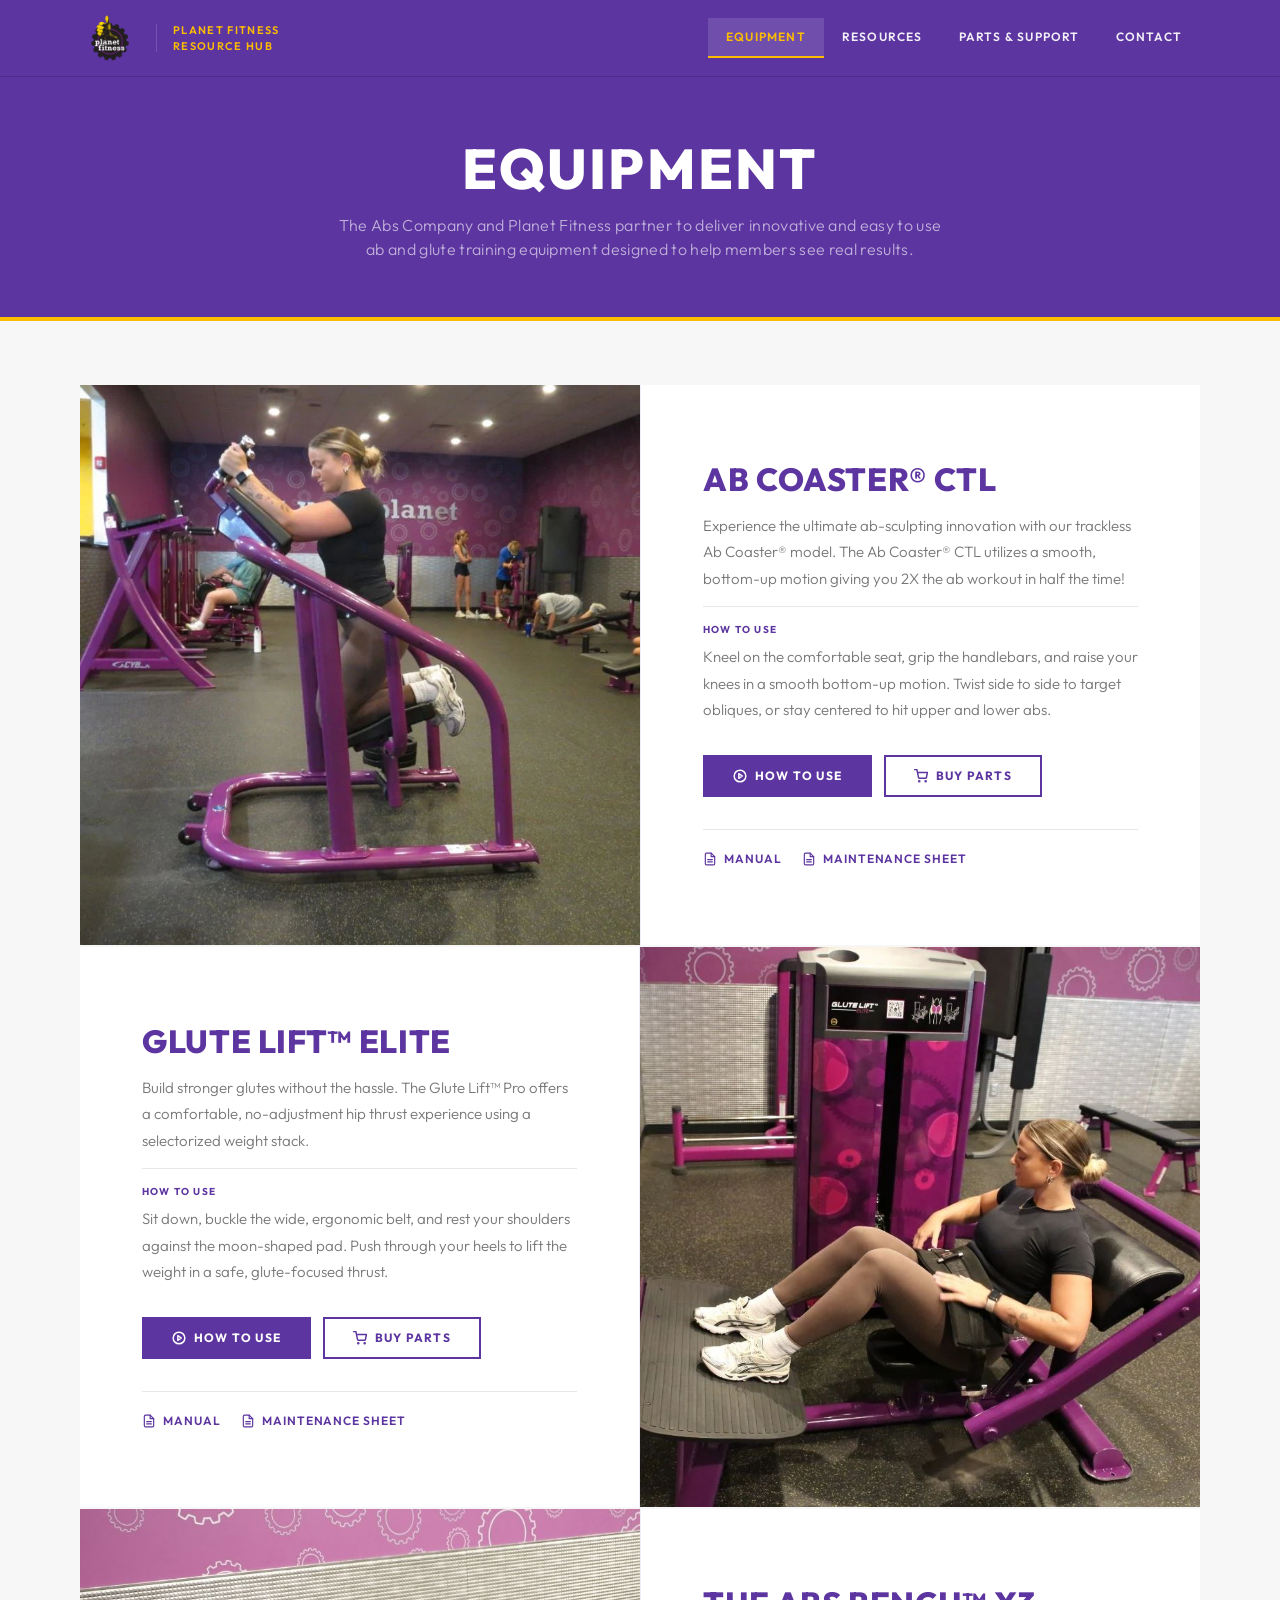
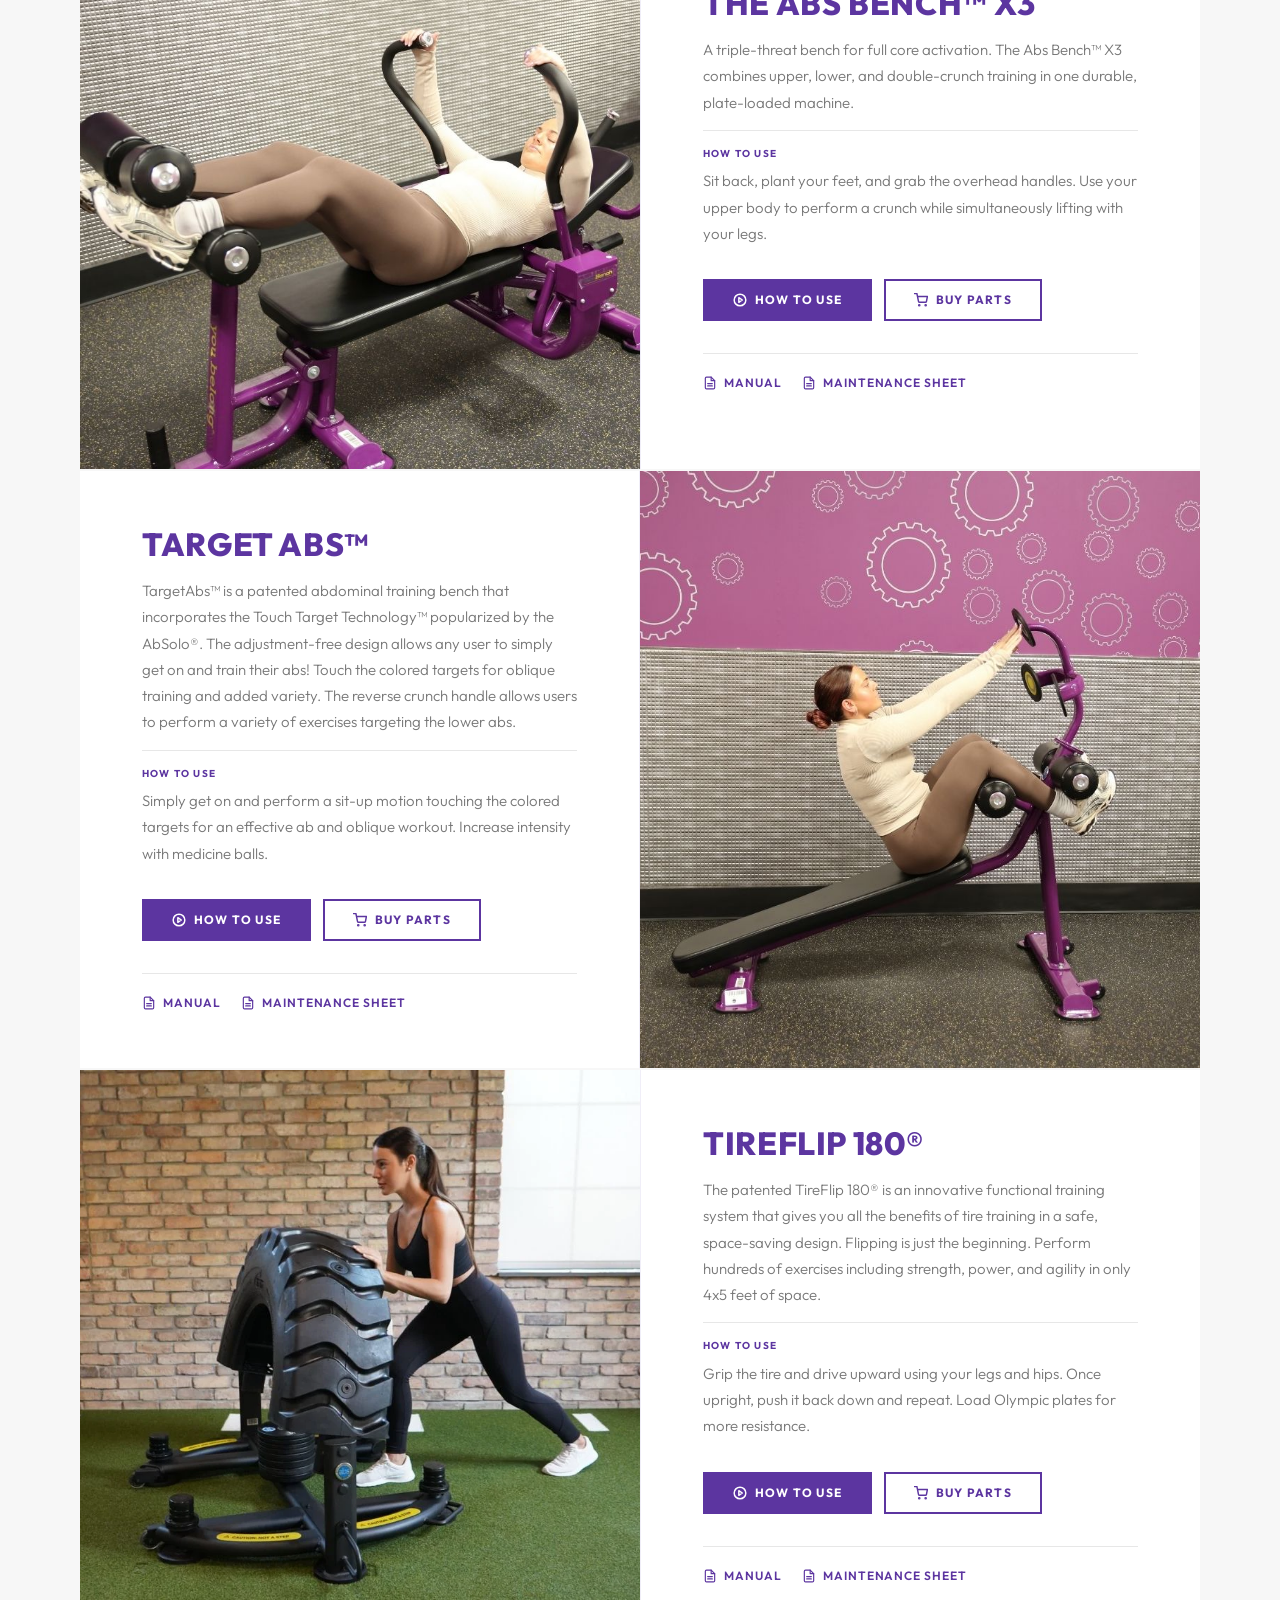
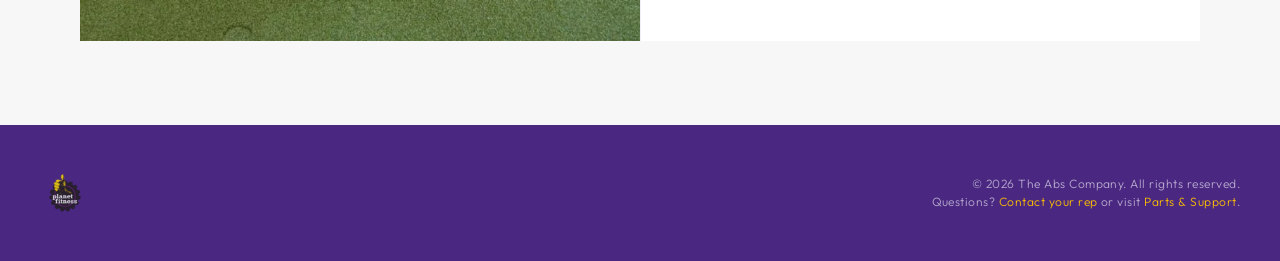
==== commit 0d5c7f81: "Add maintenance sheet PDFs and links for all 5 products" ====
--- a/index.html
+++ b/index.html
@@ -70,8 +70,10 @@
                 <svg viewBox="0 0 24 24" fill="none" stroke="currentColor" stroke-width="2" stroke-linecap="round" stroke-linejoin="round"><path d="M14 2H6a2 2 0 0 0-2 2v16a2 2 0 0 0 2 2h12a2 2 0 0 0 2-2V8z"/><polyline points="14 2 14 8 20 8"/><line x1="16" y1="13" x2="8" y2="13"/><line x1="16" y1="17" x2="8" y2="17"/></svg>
                 Manual
               </a>
-
-
+              <a href="documents/PF Maintenance Sheet - CTL.pdf" target="_blank" rel="noopener" class="doc-link">
+                <svg viewBox="0 0 24 24" fill="none" stroke="currentColor" stroke-width="2" stroke-linecap="round" stroke-linejoin="round"><path d="M14 2H6a2 2 0 0 0-2 2v16a2 2 0 0 0 2 2h12a2 2 0 0 0 2-2V8z"/><polyline points="14 2 14 8 20 8"/><line x1="16" y1="13" x2="8" y2="13"/><line x1="16" y1="17" x2="8" y2="17"/></svg>
+                Maintenance Sheet
+              </a>
             </div>
           </div>
         </article>
@@ -104,8 +106,10 @@
                 <svg viewBox="0 0 24 24" fill="none" stroke="currentColor" stroke-width="2" stroke-linecap="round" stroke-linejoin="round"><path d="M14 2H6a2 2 0 0 0-2 2v16a2 2 0 0 0 2 2h12a2 2 0 0 0 2-2V8z"/><polyline points="14 2 14 8 20 8"/><line x1="16" y1="13" x2="8" y2="13"/><line x1="16" y1="17" x2="8" y2="17"/></svg>
                 Manual
               </a>
-
-
+              <a href="documents/PF Maintenance Sheet - Glute Lift Elite.pdf" target="_blank" rel="noopener" class="doc-link">
+                <svg viewBox="0 0 24 24" fill="none" stroke="currentColor" stroke-width="2" stroke-linecap="round" stroke-linejoin="round"><path d="M14 2H6a2 2 0 0 0-2 2v16a2 2 0 0 0 2 2h12a2 2 0 0 0 2-2V8z"/><polyline points="14 2 14 8 20 8"/><line x1="16" y1="13" x2="8" y2="13"/><line x1="16" y1="17" x2="8" y2="17"/></svg>
+                Maintenance Sheet
+              </a>
             </div>
           </div>
         </article>
@@ -138,8 +142,10 @@
                 <svg viewBox="0 0 24 24" fill="none" stroke="currentColor" stroke-width="2" stroke-linecap="round" stroke-linejoin="round"><path d="M14 2H6a2 2 0 0 0-2 2v16a2 2 0 0 0 2 2h12a2 2 0 0 0 2-2V8z"/><polyline points="14 2 14 8 20 8"/><line x1="16" y1="13" x2="8" y2="13"/><line x1="16" y1="17" x2="8" y2="17"/></svg>
                 Manual
               </a>
-
-
+              <a href="documents/PF Maintenance Sheet - Abs Bench X3.pdf" target="_blank" rel="noopener" class="doc-link">
+                <svg viewBox="0 0 24 24" fill="none" stroke="currentColor" stroke-width="2" stroke-linecap="round" stroke-linejoin="round"><path d="M14 2H6a2 2 0 0 0-2 2v16a2 2 0 0 0 2 2h12a2 2 0 0 0 2-2V8z"/><polyline points="14 2 14 8 20 8"/><line x1="16" y1="13" x2="8" y2="13"/><line x1="16" y1="17" x2="8" y2="17"/></svg>
+                Maintenance Sheet
+              </a>
             </div>
           </div>
         </article>
@@ -172,8 +178,10 @@
                 <svg viewBox="0 0 24 24" fill="none" stroke="currentColor" stroke-width="2" stroke-linecap="round" stroke-linejoin="round"><path d="M14 2H6a2 2 0 0 0-2 2v16a2 2 0 0 0 2 2h12a2 2 0 0 0 2-2V8z"/><polyline points="14 2 14 8 20 8"/><line x1="16" y1="13" x2="8" y2="13"/><line x1="16" y1="17" x2="8" y2="17"/></svg>
                 Manual
               </a>
-
-
+              <a href="documents/PF Maintenance Sheet - TargetAbs.pdf" target="_blank" rel="noopener" class="doc-link">
+                <svg viewBox="0 0 24 24" fill="none" stroke="currentColor" stroke-width="2" stroke-linecap="round" stroke-linejoin="round"><path d="M14 2H6a2 2 0 0 0-2 2v16a2 2 0 0 0 2 2h12a2 2 0 0 0 2-2V8z"/><polyline points="14 2 14 8 20 8"/><line x1="16" y1="13" x2="8" y2="13"/><line x1="16" y1="17" x2="8" y2="17"/></svg>
+                Maintenance Sheet
+              </a>
             </div>
           </div>
         </article>
@@ -206,8 +214,10 @@
                 <svg viewBox="0 0 24 24" fill="none" stroke="currentColor" stroke-width="2" stroke-linecap="round" stroke-linejoin="round"><path d="M14 2H6a2 2 0 0 0-2 2v16a2 2 0 0 0 2 2h12a2 2 0 0 0 2-2V8z"/><polyline points="14 2 14 8 20 8"/><line x1="16" y1="13" x2="8" y2="13"/><line x1="16" y1="17" x2="8" y2="17"/></svg>
                 Manual
               </a>
-
-
+              <a href="documents/PF Maintenance Sheet - TireFlip180.pdf" target="_blank" rel="noopener" class="doc-link">
+                <svg viewBox="0 0 24 24" fill="none" stroke="currentColor" stroke-width="2" stroke-linecap="round" stroke-linejoin="round"><path d="M14 2H6a2 2 0 0 0-2 2v16a2 2 0 0 0 2 2h12a2 2 0 0 0 2-2V8z"/><polyline points="14 2 14 8 20 8"/><line x1="16" y1="13" x2="8" y2="13"/><line x1="16" y1="17" x2="8" y2="17"/></svg>
+                Maintenance Sheet
+              </a>
             </div>
           </div>
         </article>
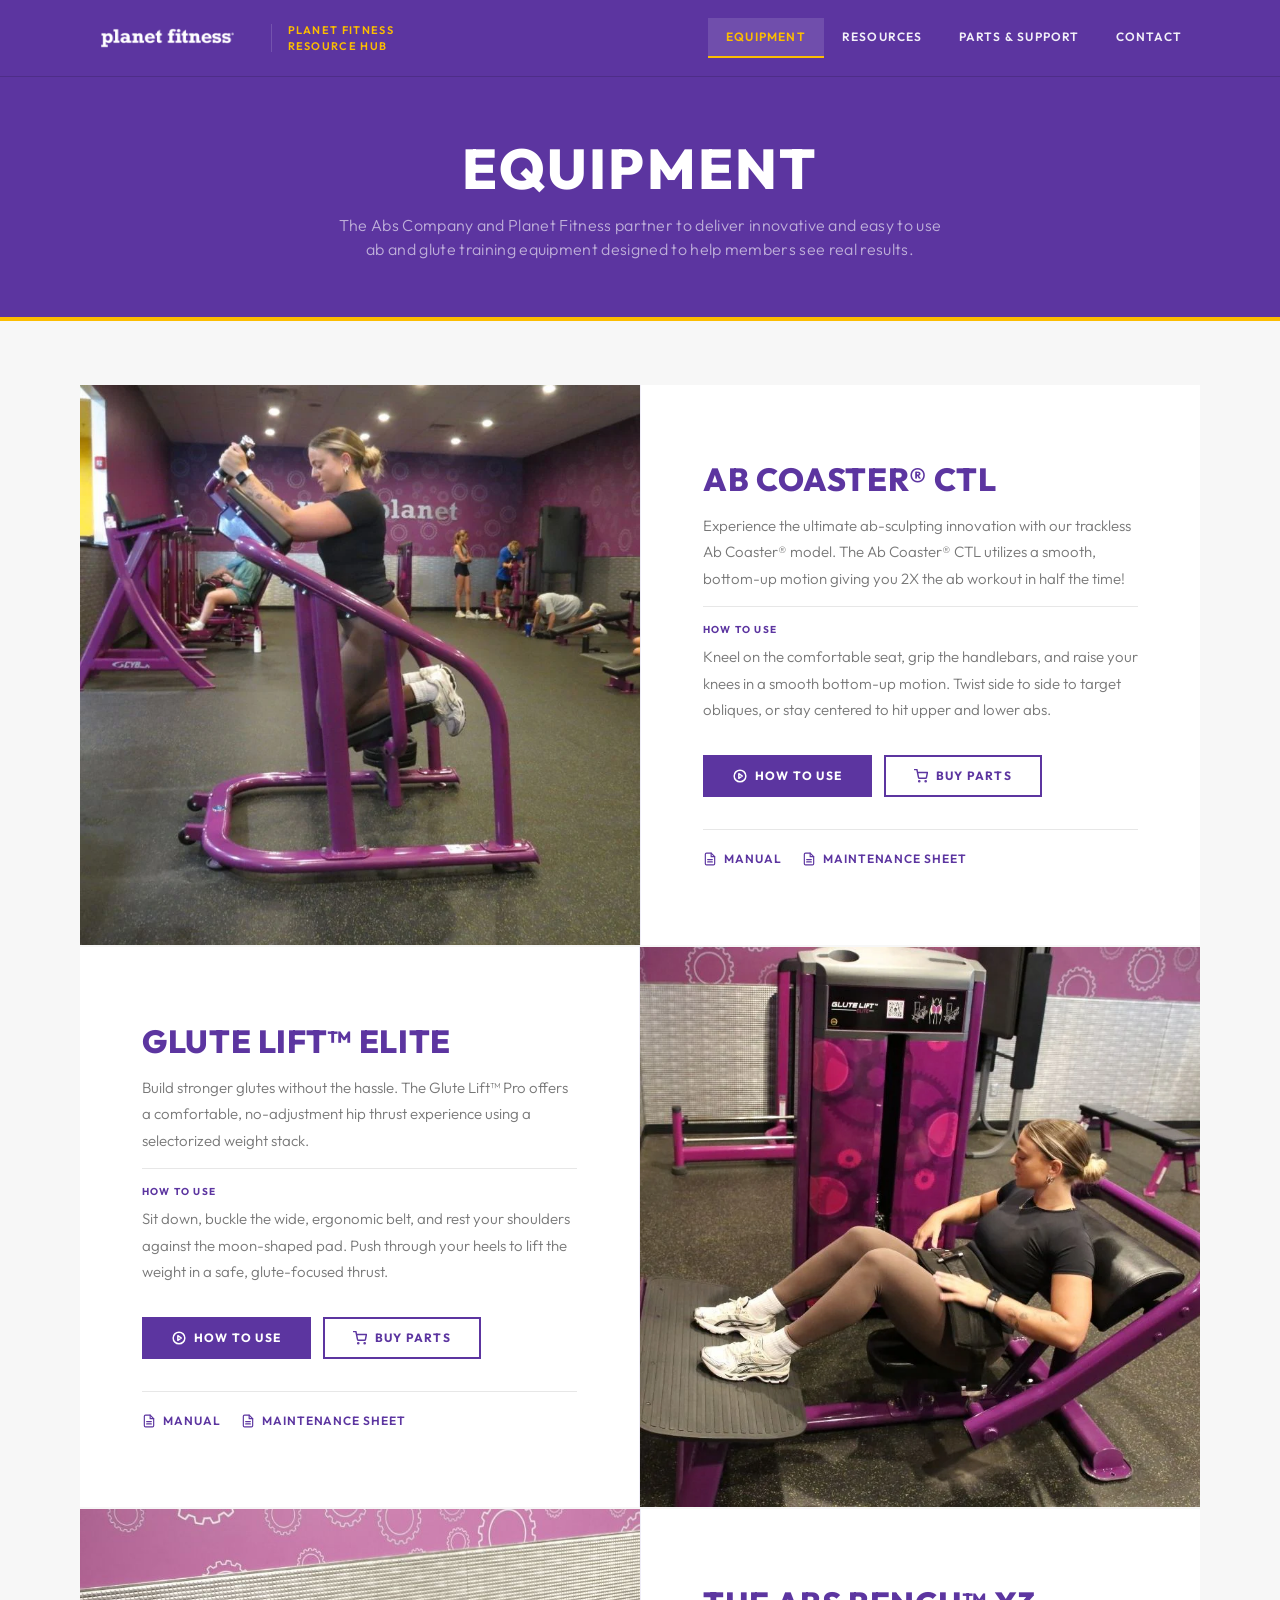
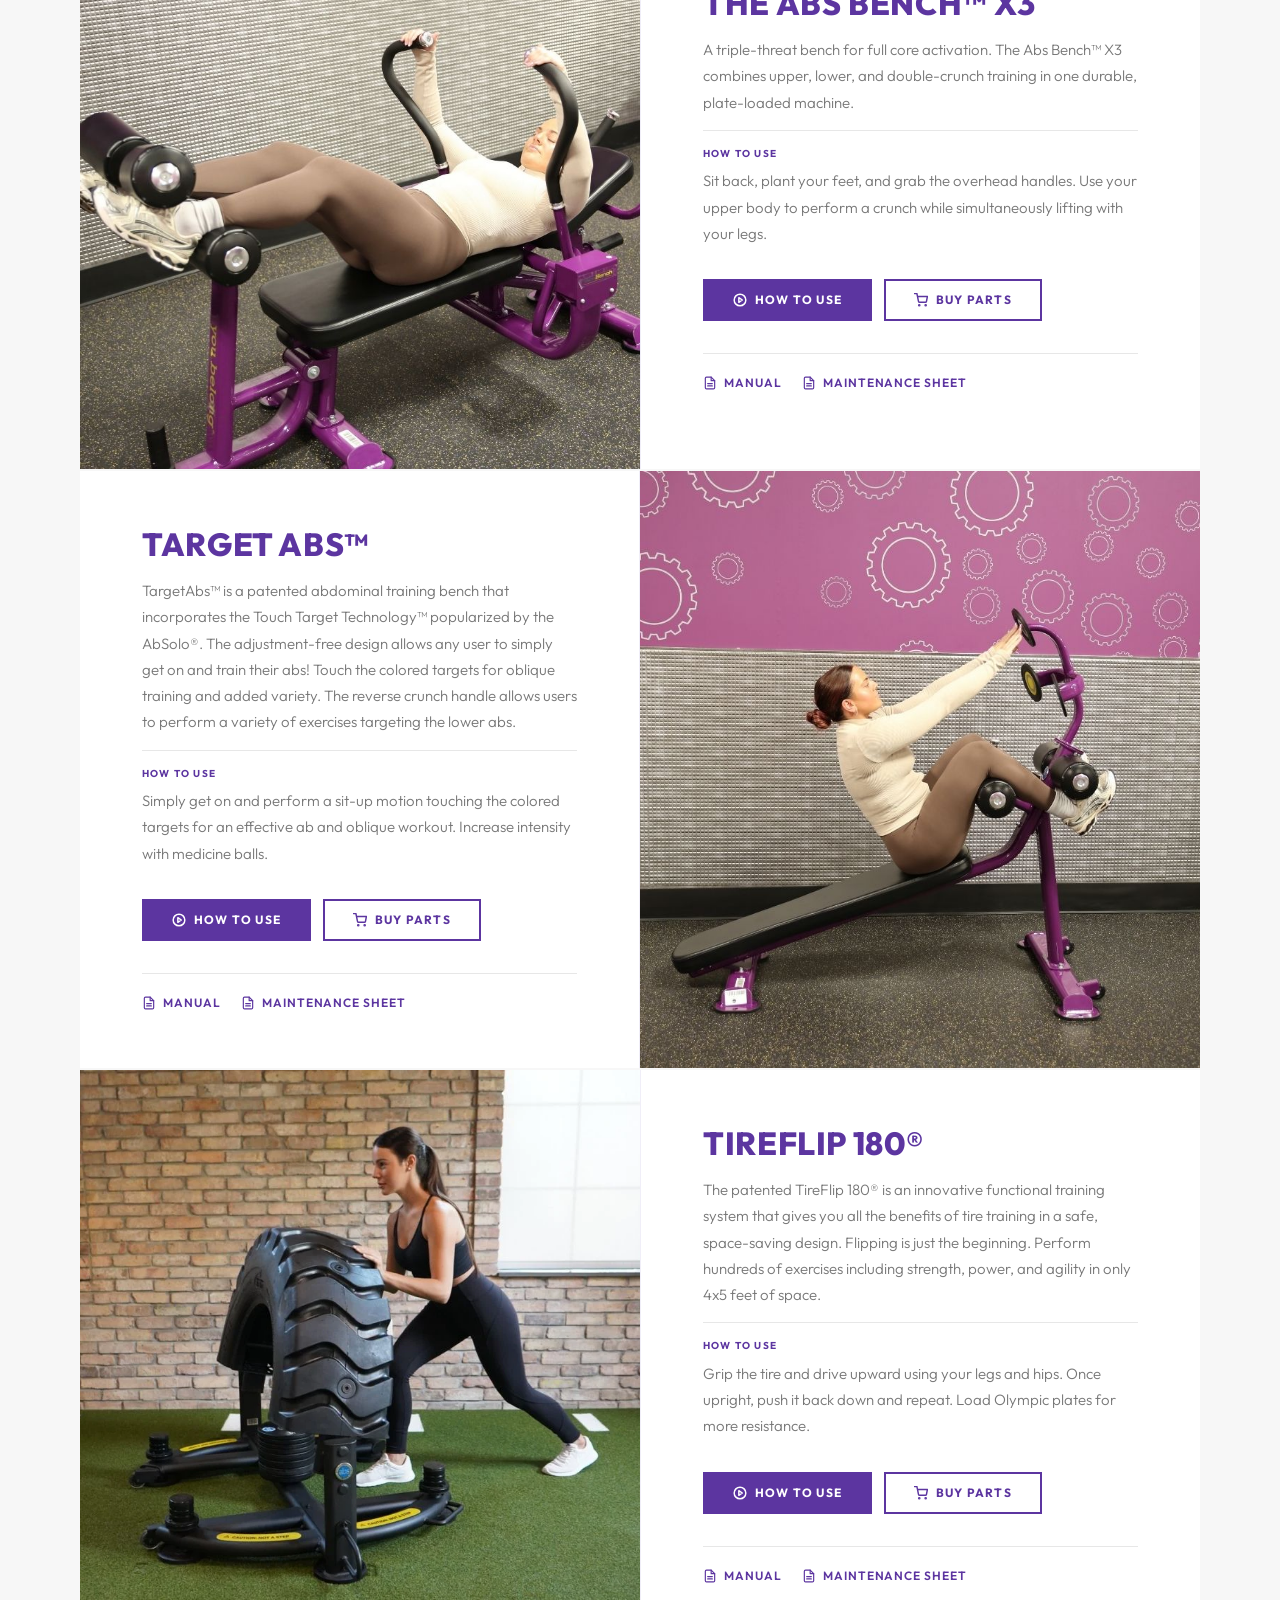
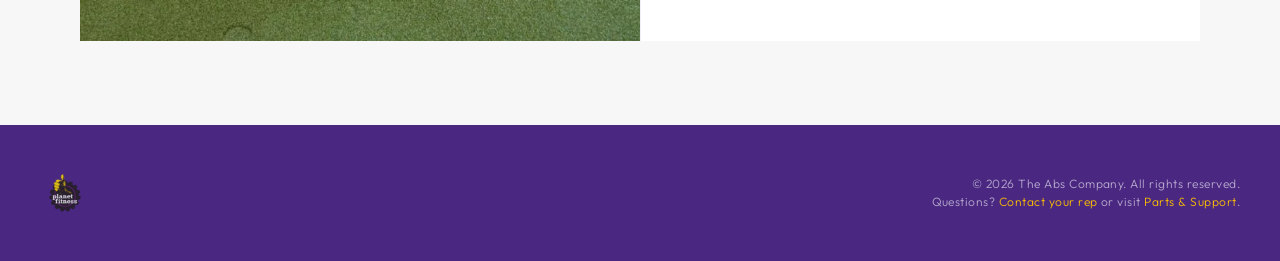
==== commit 25257b4a: "Replace round logo with resized PF wordmark in header" ====
--- a/index.html
+++ b/index.html
@@ -14,7 +14,7 @@
   <header class="site-header">
     <div class="header-inner container">
       <a href="index.html" class="logo">
-        <img src="images/small-planet-logo.avif" alt="Planet Fitness">
+        <img src="images/PF_Wordmark_Horz_White.png" alt="Planet Fitness" class="logo-wordmark">
         <span class="logo-divider"></span>
         <span class="logo-text">Planet Fitness<br>Resource Hub</span>
       </a>
--- a/css/styles.css
+++ b/css/styles.css
@@ -87,6 +87,11 @@
   width: auto;
 }
 
+.logo-wordmark {
+  height: 36px;
+  width: auto;
+}
+
 .logo-divider {
   width: 1px;
   height: 28px;
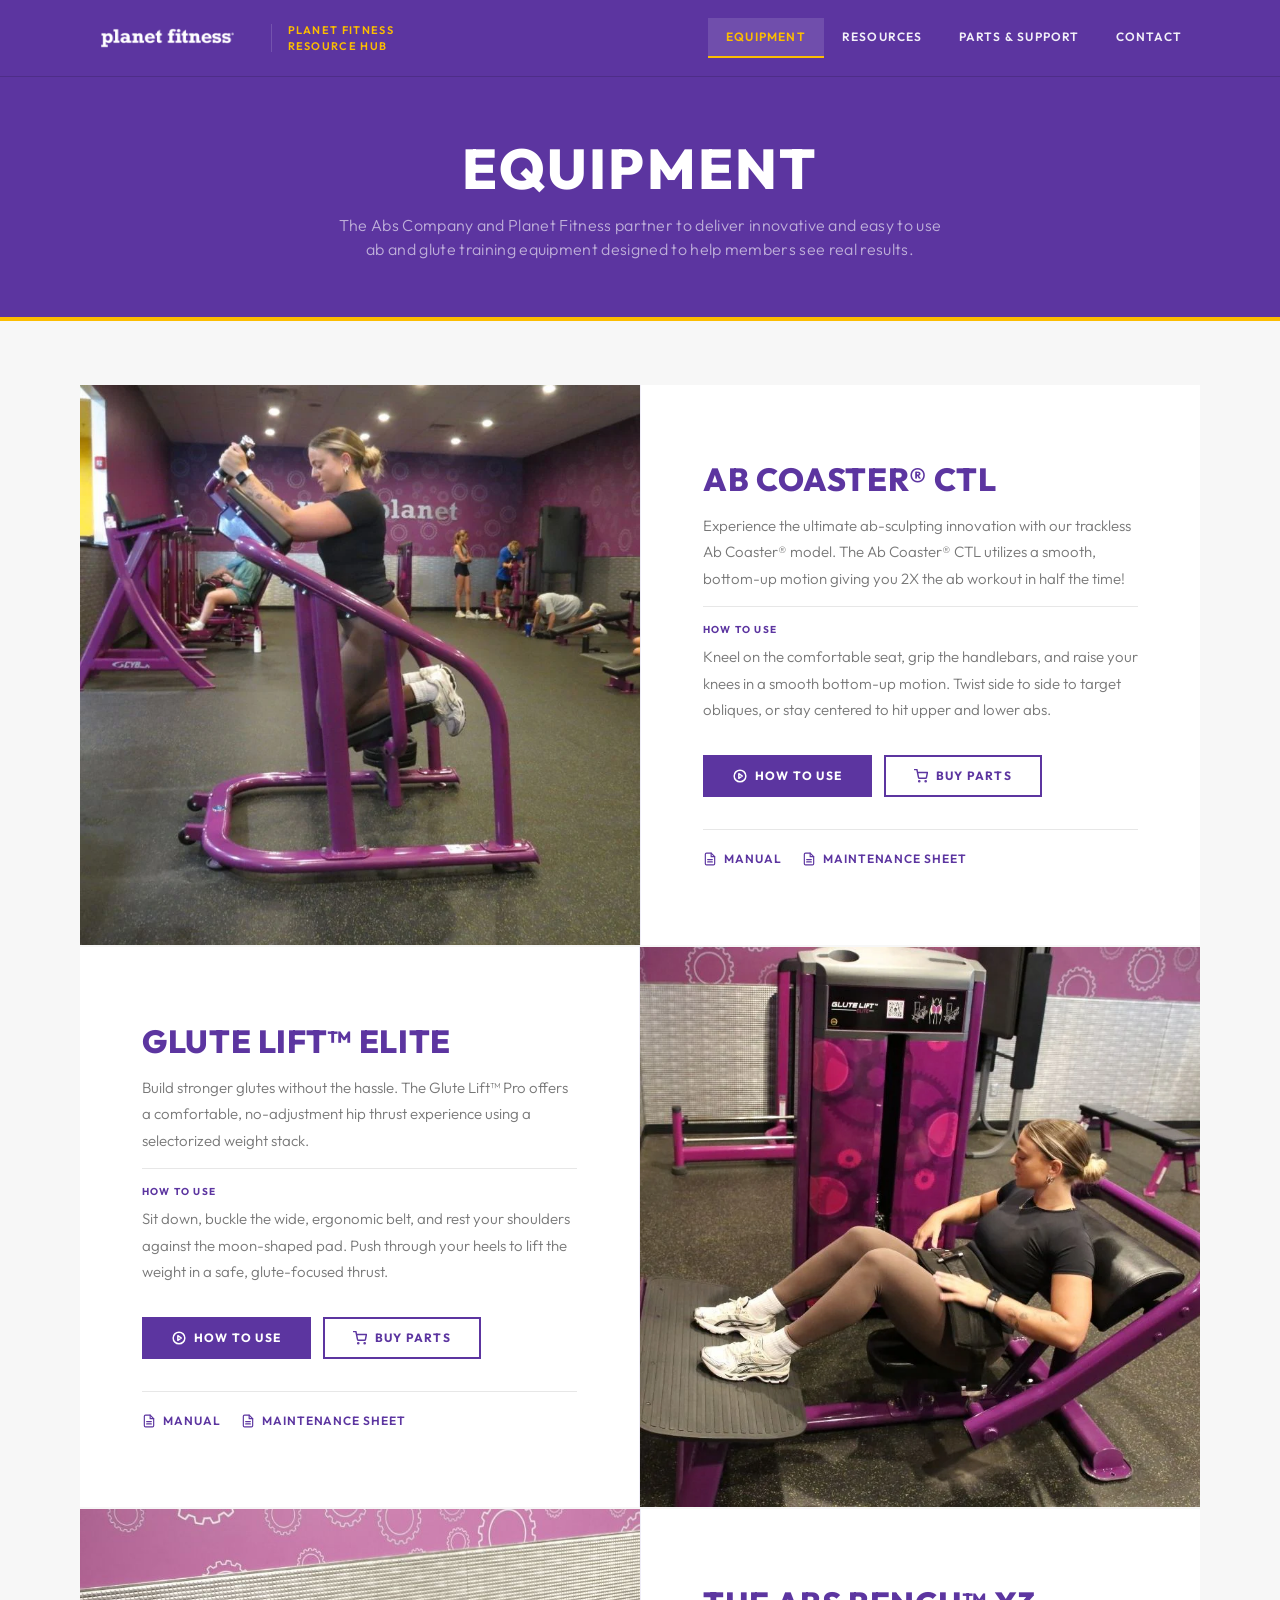
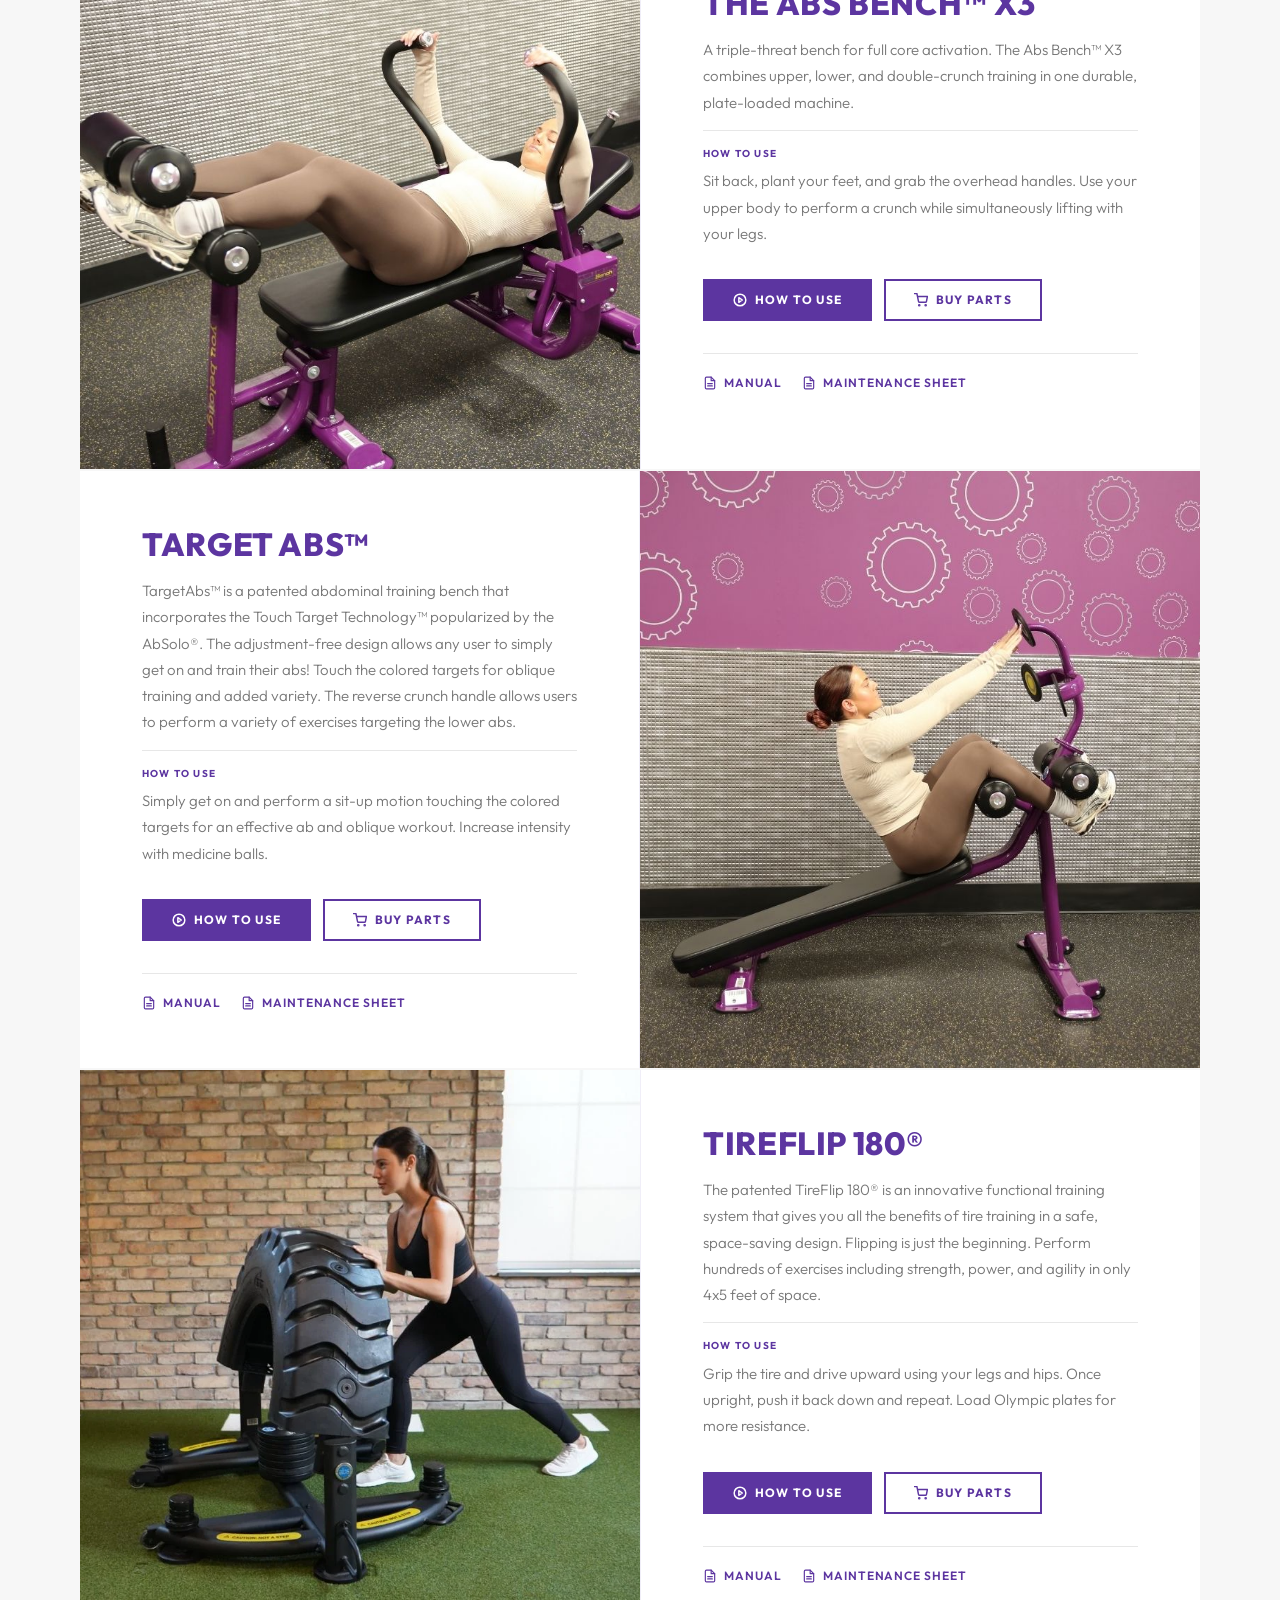
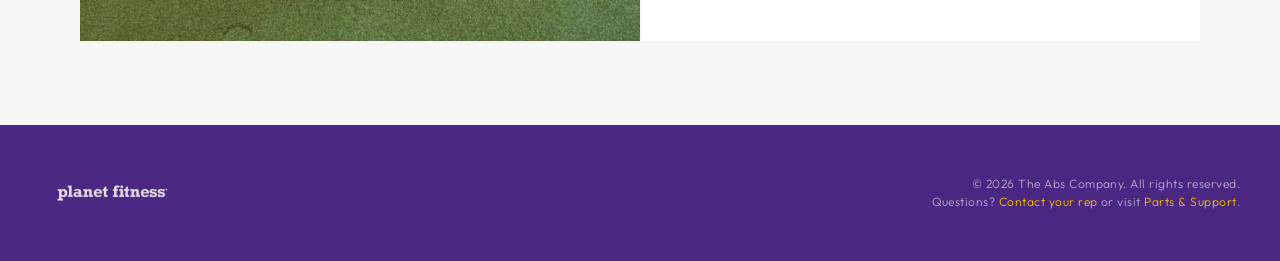
==== commit c7e1aef7: "Replace round logo with wordmark across all pages, keep favicon" ====
--- a/index.html
+++ b/index.html
@@ -230,7 +230,7 @@
   <footer class="site-footer">
     <div class="footer-inner">
       <div class="footer-logo">
-        <img src="images/small-planet-logo.avif" alt="Planet Fitness">
+        <img src="images/PF_Wordmark_Horz_White.png" alt="Planet Fitness">
       </div>
       <p class="footer-copy">
         &copy; 2026 The Abs Company. All rights reserved.<br>
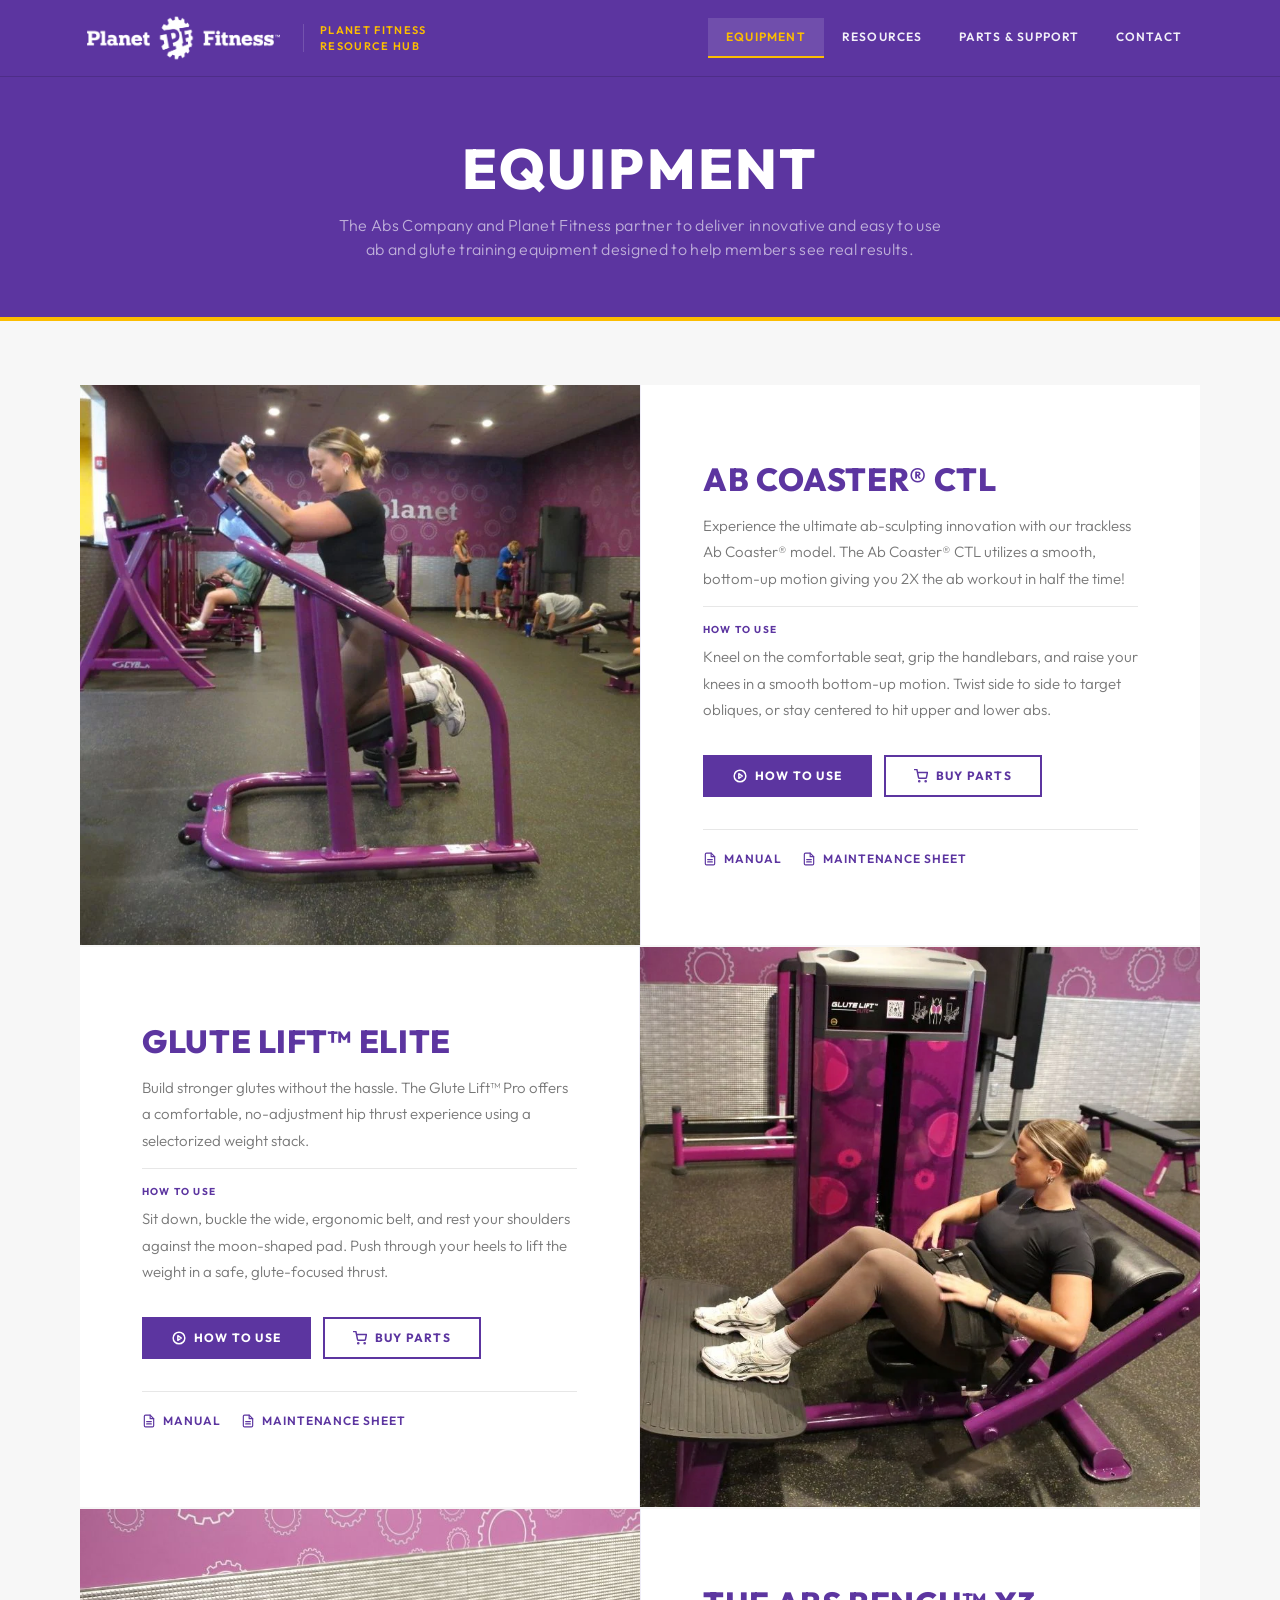
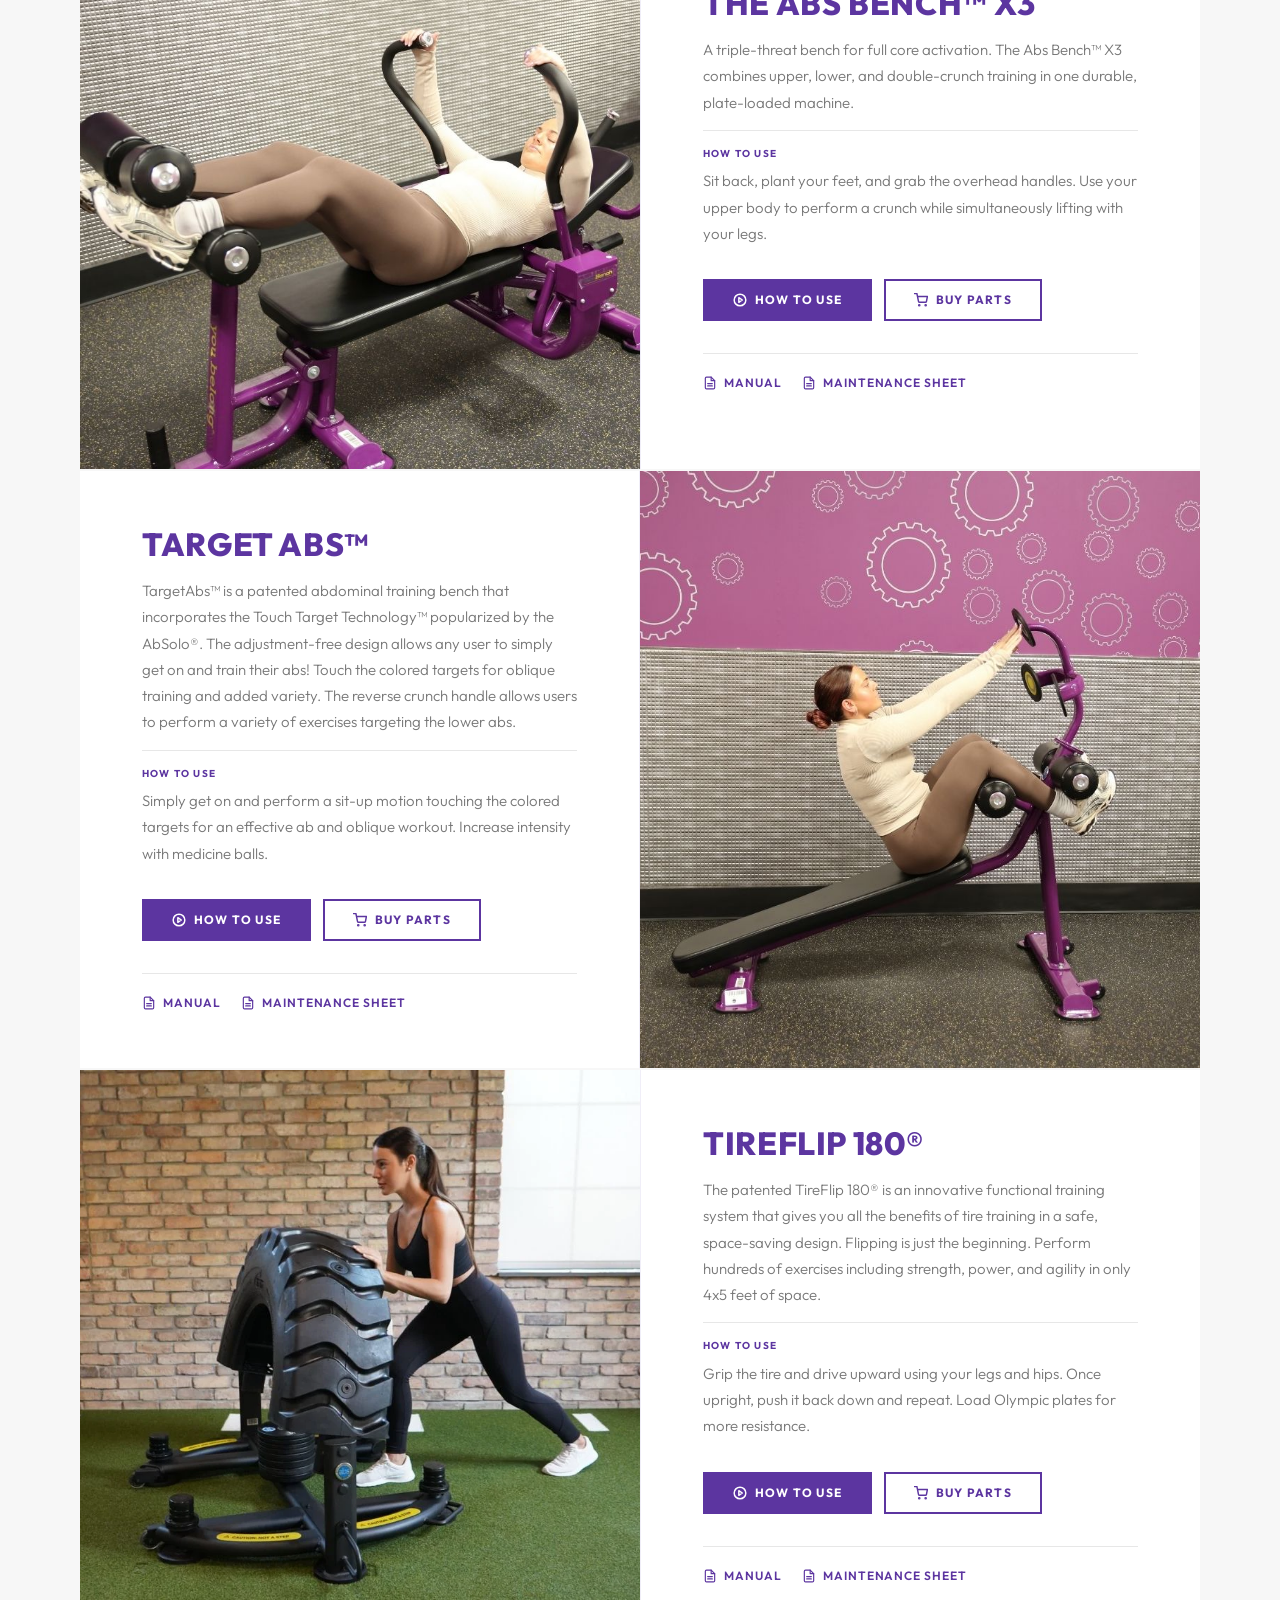
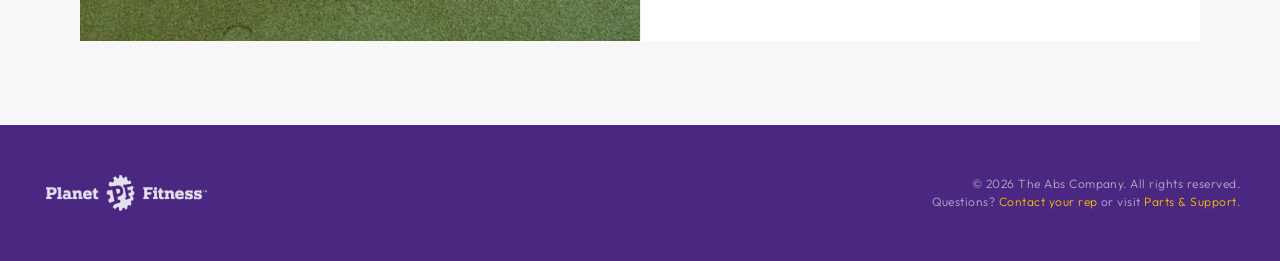
==== commit 664e8f2d: "app: swap Planet Fitness header/footer logo to new primary small-use white PNG Replace PF_Wordmark_H" ====
--- a/index.html
+++ b/index.html
@@ -14,7 +14,7 @@
   <header class="site-header">
     <div class="header-inner container">
       <a href="index.html" class="logo">
-        <img src="images/PF_Wordmark_Horz_White.png" alt="Planet Fitness" class="logo-wordmark">
+        <img src="images/PF-Logo-Primary-SmallUse-TM-White-RGB.png" alt="Planet Fitness" class="logo-wordmark">
         <span class="logo-divider"></span>
         <span class="logo-text">Planet Fitness<br>Resource Hub</span>
       </a>
@@ -230,7 +230,7 @@
   <footer class="site-footer">
     <div class="footer-inner">
       <div class="footer-logo">
-        <img src="images/PF_Wordmark_Horz_White.png" alt="Planet Fitness">
+        <img src="images/PF-Logo-Primary-SmallUse-TM-White-RGB.png" alt="Planet Fitness">
       </div>
       <p class="footer-copy">
         &copy; 2026 The Abs Company. All rights reserved.<br>
